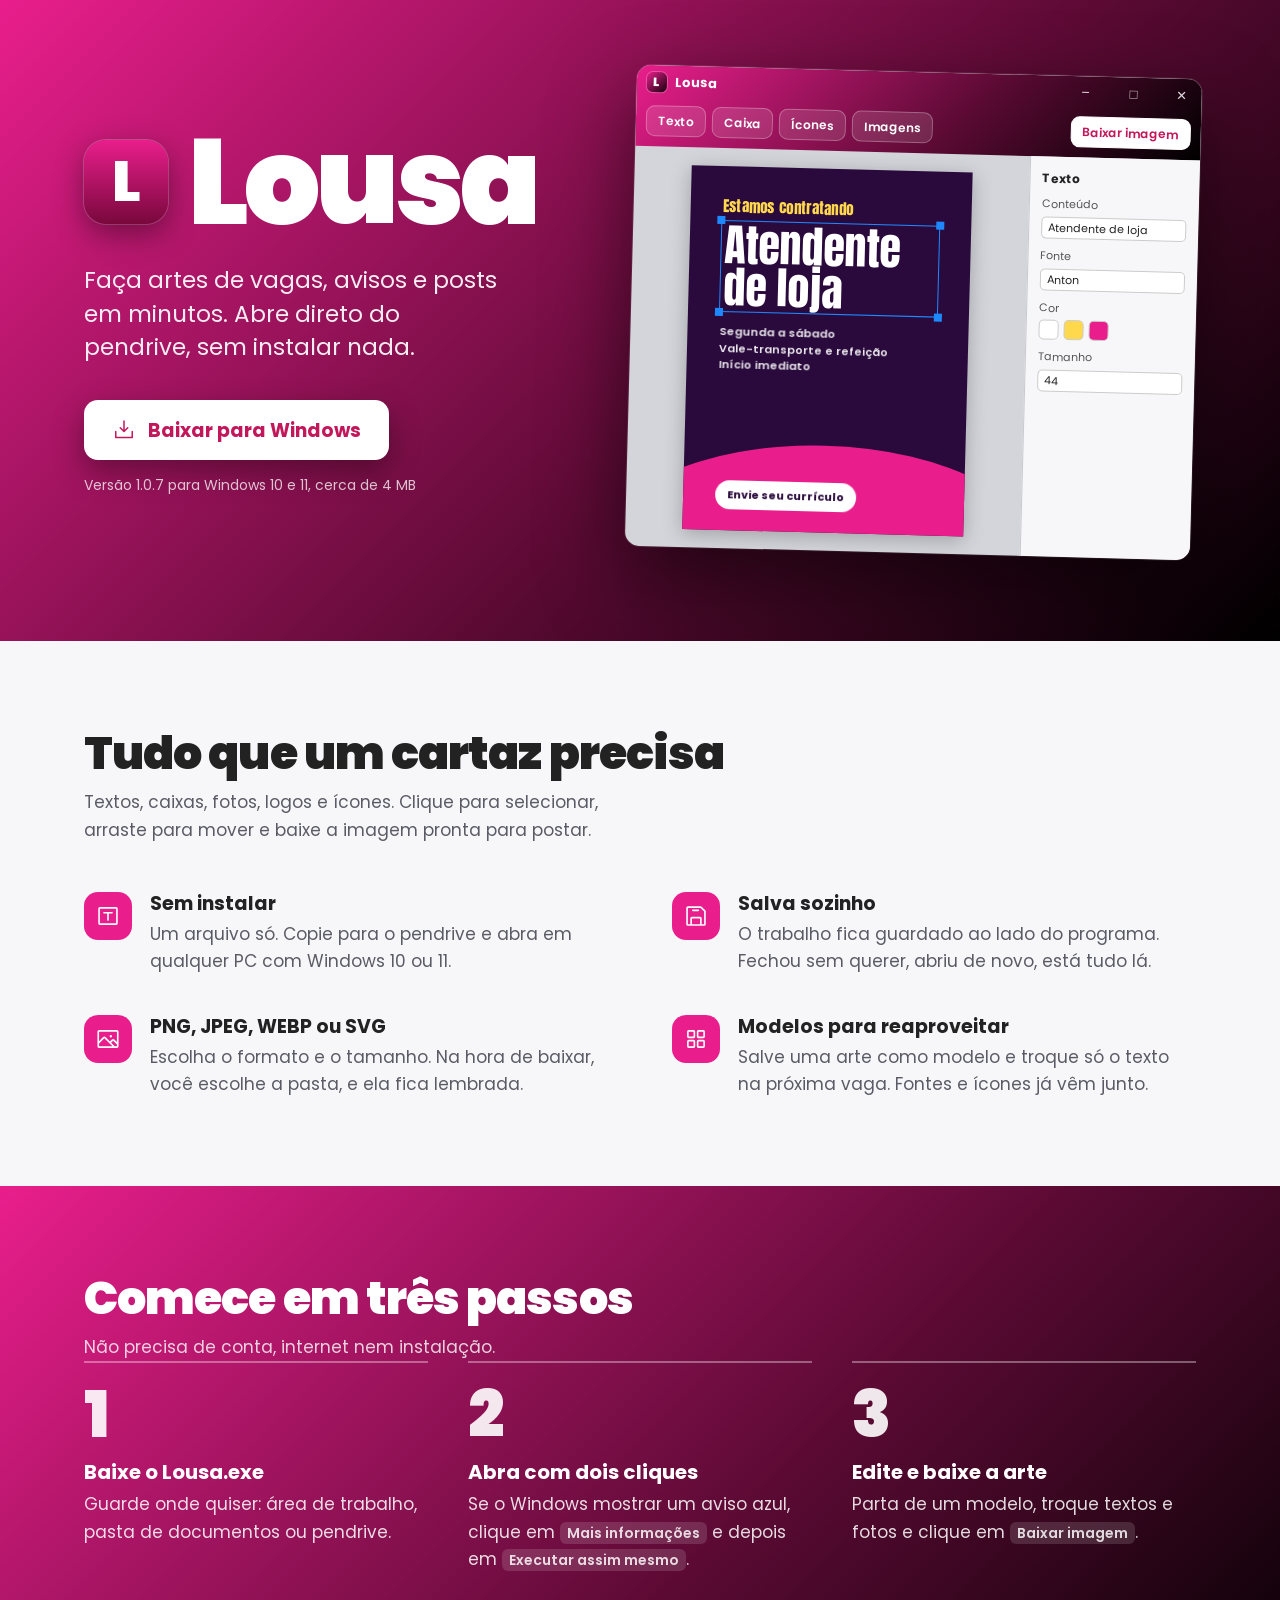
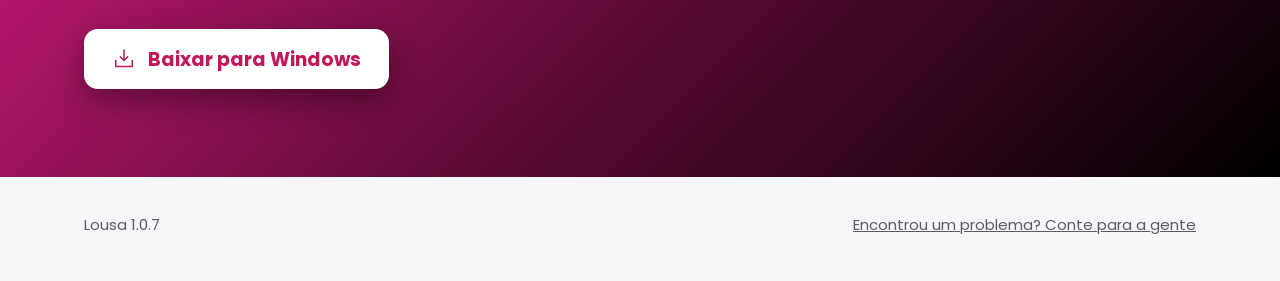
==== index.html @ 2e389fd8 "Lousa v1.0.7" ====
<!doctype html>
<html lang="pt-BR">
<head>
<meta charset="utf-8">
<meta name="viewport" content="width=device-width, initial-scale=1">
<title>Lousa: editor de artes simples para Windows</title>
<meta name="description" content="Faça artes de vagas, avisos e posts em minutos. Abre direto do pendrive, sem instalar.">
<link rel="icon" href="data:image/svg+xml,%3Csvg xmlns='http://www.w3.org/2000/svg' viewBox='0 0 64 64'%3E%3Cdefs%3E%3ClinearGradient id='g' x1='0' y1='0' x2='1' y2='1'%3E%3Cstop offset='0' stop-color='%23e91e8c'/%3E%3Cstop offset='1' stop-color='%2378083c'/%3E%3C/linearGradient%3E%3C/defs%3E%3Crect width='64' height='64' rx='15' fill='url(%23g)'/%3E%3Ctext x='32' y='47' text-anchor='middle' font-family='Arial Black,sans-serif' font-weight='900' font-size='42' fill='%23fff'%3EL%3C/text%3E%3C/svg%3E">
<link rel="preconnect" href="https://fonts.googleapis.com">
<link rel="preconnect" href="https://fonts.gstatic.com" crossorigin>
<link href="https://fonts.googleapis.com/css2?family=Anton&family=Poppins:wght@400;600;700;900&display=swap" rel="stylesheet">
<style>
  :root{
    --pink:#e91e8c; --wine:#5a0a33; --ink:#000; --rose:#c2185b; --blush:#ffe3f1;
    --paper:#f7f7f9; --stage:#d4d5da; --text:#222; --muted:#5b5b66; --line:#e1e1e8;
    --hero:linear-gradient(135deg,var(--pink) 0%,var(--wine) 58%,var(--ink) 100%);
  }
  @media (prefers-color-scheme:dark){:root:not([data-theme="light"]){--paper:#141016;--text:#f1eef2;--muted:#b7aebb;--line:#2d2530}}
  :root[data-theme="dark"]{--paper:#141016;--text:#f1eef2;--muted:#b7aebb;--line:#2d2530}
  *{box-sizing:border-box}
  html{scroll-behavior:smooth}
  body{margin:0;font:400 17px/1.6 "Poppins","Segoe UI",Arial,sans-serif;color:var(--text);background:var(--paper)}
  a{color:inherit}
  :focus-visible{outline:3px solid #fff;outline-offset:3px;border-radius:10px}
  .wrap{max-width:1160px;margin:0 auto;padding:0 24px}

  /* ---------- hero: o mesmo degradê da barra do app ---------- */
  .hero{background:var(--hero);color:#fff;overflow:hidden}
  .hero .wrap{display:grid;grid-template-columns:minmax(0,1fr) minmax(0,1.15fr);gap:56px;align-items:center;padding-top:72px;padding-bottom:88px}
  .brand{display:flex;align-items:center;gap:20px;margin-bottom:28px}
  .tile{flex:none;width:84px;height:84px;border-radius:22px;background:linear-gradient(var(--pink),#78083c);display:grid;place-items:center;font:900 56px/1 "Poppins",sans-serif;box-shadow:0 10px 30px rgba(0,0,0,.4),0 0 0 1px rgba(255,255,255,.25)}
  h1{margin:0;font:900 clamp(64px,10vw,120px)/.9 "Poppins",sans-serif;letter-spacing:-.04em}
  .lead{margin:0 0 36px;font-size:clamp(19px,2.2vw,23px);line-height:1.45;max-width:30ch;opacity:.92}
  .dl{display:inline-flex;align-items:center;gap:12px;padding:18px 28px;border-radius:14px;background:#fff;color:var(--rose);font:700 19px/1 "Poppins",sans-serif;text-decoration:none;box-shadow:0 12px 30px rgba(0,0,0,.35);transition:background .15s,transform .15s}
  .dl:hover{background:var(--blush)}
  .dl:active{transform:translateY(1px)}
  .dl svg{width:24px;height:24px}
  .meta{margin:14px 0 0;font-size:14px;opacity:.75}

  /* ---------- a janela do editor, feita em HTML ---------- */
  .win{border-radius:14px;overflow:hidden;background:var(--stage);box-shadow:0 30px 80px rgba(0,0,0,.55),0 0 0 1px rgba(255,255,255,.12);transform:rotate(1.5deg);color:#222}
  .win-top{background:var(--hero);color:#fff}
  .tbar{display:flex;align-items:center;gap:8px;height:34px;padding-left:10px;font:700 13px "Poppins",sans-serif}
  .tbar .tl{width:20px;height:20px;border-radius:6px;background:linear-gradient(135deg,var(--pink),#14000b);display:grid;place-items:center;font:900 12px "Poppins";box-shadow:0 0 0 1px rgba(255,255,255,.25)}
  .tbar .sp{flex:1}
  .tbar i{width:40px;text-align:center;font-style:normal;opacity:.85;font-weight:400}
  .tools{display:flex;gap:6px;padding:6px 10px 10px;flex-wrap:wrap}
  .tools span{padding:5px 11px;border-radius:9px;border:1px solid rgba(255,255,255,.28);background:rgba(255,255,255,.12);font-size:12px;font-weight:600}
  .tools .gr{flex:1;border:0;background:none;padding:0}
  .tools .main{background:#fff;color:var(--rose);border-color:#fff}
  .work{display:flex;height:400px}
  .stagebox{flex:1;display:grid;place-items:center;padding:18px}
  .panel{width:170px;background:#f7f7f9;border-left:1px solid #c8c9ce;padding:12px;font-size:11px;color:#555}
  .panel b{display:block;color:#222;font-size:12px;margin-bottom:8px}
  .panel .f{height:22px;border:1px solid #ccc;border-radius:5px;background:#fff;margin:3px 0 9px;padding:0 6px;line-height:20px;color:#222;overflow:hidden;white-space:nowrap}
  .panel .sw{display:flex;gap:5px;margin:3px 0 9px}.panel .sw i{width:20px;height:20px;border-radius:5px;border:1px solid #ccc}
  /* cartaz de exemplo (fictício) */
  .poster{position:relative;height:100%;aspect-ratio:1102/1427;background:#2a0a3d;color:#fff;box-shadow:0 4px 20px rgba(0,0,0,.25);padding:9% 9% 0;display:flex;flex-direction:column;overflow:hidden}
  .poster::before{content:"";position:absolute;inset:auto -30% -38% -30%;height:62%;background:var(--pink);border-radius:50%}
  .poster>*{position:relative}
  .poster .k{font:400 15px/1 "Anton",sans-serif;letter-spacing:.02em;color:#ffd84d}
  .poster .t{font:400 44px/.95 "Anton",sans-serif;margin:8px 0 12px;padding:3px;outline:1.5px solid #1e88ff}
  .poster .t::after{content:"";position:absolute;inset:-5px;background:
      linear-gradient(#1e88ff,#1e88ff) left top/8px 8px no-repeat,linear-gradient(#1e88ff,#1e88ff) right top/8px 8px no-repeat,
      linear-gradient(#1e88ff,#1e88ff) left bottom/8px 8px no-repeat,linear-gradient(#1e88ff,#1e88ff) right bottom/8px 8px no-repeat;
      animation:pick .5s .6s both}
  .poster .d{font:600 11px/1.5 "Poppins",sans-serif;opacity:.9}
  .poster .c{margin-top:auto;margin-bottom:10%;align-self:flex-start;background:#fff;color:#2a0a3d;font:700 11px "Poppins";padding:6px 12px;border-radius:99px}
  @keyframes pick{from{opacity:0;transform:scale(1.15)}to{opacity:1;transform:none}}

  /* ---------- conteúdo ---------- */
  section{padding:88px 0}
  h2{margin:0 0 12px;font:900 clamp(32px,4.5vw,46px)/1.05 "Poppins",sans-serif;letter-spacing:-.02em}
  .intro{margin:0 0 48px;color:var(--muted);max-width:52ch}
  .feats{display:grid;grid-template-columns:repeat(2,minmax(0,1fr));gap:40px 64px;margin:0;padding:0;list-style:none}
  .feats li{display:grid;grid-template-columns:48px 1fr;gap:4px 18px}
  .feats svg{grid-row:span 2;width:48px;height:48px;padding:11px;border-radius:14px;background:var(--pink);color:#fff}
  .feats h3{margin:0;font:700 19px/1.3 "Poppins",sans-serif}
  .feats p{margin:0;color:var(--muted);max-width:42ch}

  .steps{background:var(--hero);color:#fff}
  .steps .intro{color:#fff;opacity:.8}
  .steps ol{margin:0;padding:0;list-style:none;display:grid;grid-template-columns:repeat(3,minmax(0,1fr));gap:40px;counter-reset:s}
  .steps li{counter-increment:s;border-top:2px solid rgba(255,255,255,.35);padding-top:20px}
  .steps li::before{content:counter(s);display:block;font:900 64px/1 "Poppins",sans-serif;margin-bottom:12px;color:rgba(255,255,255,.9)}
  .steps h3{margin:0 0 6px;font:700 20px/1.3 "Poppins",sans-serif}
  .steps p{margin:0;opacity:.85}
  .steps kbd{font:600 14px "Poppins";background:rgba(255,255,255,.16);padding:1px 7px;border-radius:6px}
  .again{margin-top:56px}

  footer{padding:36px 0 44px;color:var(--muted);font-size:15px}
  footer .wrap{display:flex;gap:16px 32px;flex-wrap:wrap;justify-content:space-between}

  @media (max-width:900px){
    .hero .wrap{grid-template-columns:1fr;gap:48px;padding-top:48px}
    .win{transform:none}
    .feats,.steps ol{grid-template-columns:1fr}
  }
  @media (max-width:600px){
    .wrap{padding:0 16px}
    .panel,.tools .opt{display:none}
    .work{height:330px}
    .brand{gap:14px}.tile{width:64px;height:64px;font-size:42px;border-radius:18px}
    .dl{width:100%;justify-content:center}
    section{padding:64px 0}
  }
  @media (prefers-reduced-motion:reduce){html{scroll-behavior:auto}.poster .t::after{animation:none}}
</style>
</head>
<body>
<header class="hero">
  <div class="wrap">
    <div>
      <div class="brand"><div class="tile" aria-hidden="true">L</div><h1>Lousa</h1></div>
      <p class="lead">Faça artes de vagas, avisos e posts em minutos. Abre direto do pendrive, sem instalar nada.</p>
      <a class="dl" href="Lousa.exe" download="Lousa.exe">
        <svg viewBox="0 0 256 256" fill="currentColor" aria-hidden="true"><path d="M224 144v64a8 8 0 0 1-8 8H40a8 8 0 0 1-8-8v-64a8 8 0 0 1 16 0v56h160v-56a8 8 0 0 1 16 0Zm-101.66 5.66a8 8 0 0 0 11.32 0l40-40a8 8 0 0 0-11.32-11.32L136 124.69V32a8 8 0 0 0-16 0v92.69L93.66 98.34a8 8 0 0 0-11.32 11.32Z"/></svg>
        Baixar para Windows
      </a>
      <p class="meta">Versão 1.0.7 para Windows 10 e 11, cerca de 4 MB</p>
    </div>

    <div class="win" role="img" aria-label="Janela do Lousa editando um cartaz de vaga, com o título selecionado">
      <div class="win-top">
        <div class="tbar"><span class="tl">L</span>Lousa<span class="sp"></span><i>–</i><i>□</i><i>✕</i></div>
        <div class="tools"><span>Texto</span><span>Caixa</span><span class="opt">Ícones</span><span class="opt">Imagens</span><span class="gr"></span><span class="main">Baixar imagem</span></div>
      </div>
      <div class="work">
        <div class="stagebox">
          <div class="poster">
            <div class="k">Estamos contratando</div>
            <div class="t">Atendente<br>de loja</div>
            <div class="d">Segunda a sábado<br>Vale-transporte e refeição<br>Início imediato</div>
            <div class="c">Envie seu currículo</div>
          </div>
        </div>
        <div class="panel">
          <b>Texto</b>
          Conteúdo<div class="f">Atendente de loja</div>
          Fonte<div class="f">Anton</div>
          Cor<div class="sw"><i style="background:#fff"></i><i style="background:#ffd84d"></i><i style="background:#e91e8c"></i></div>
          Tamanho<div class="f">44</div>
        </div>
      </div>
    </div>
  </div>
</header>

<main>
  <section>
    <div class="wrap">
      <h2>Tudo que um cartaz precisa</h2>
      <p class="intro">Textos, caixas, fotos, logos e ícones. Clique para selecionar, arraste para mover e baixe a imagem pronta para postar.</p>
      <ul class="feats">
        <li>
          <svg viewBox="0 0 256 256" fill="currentColor" aria-hidden="true"><path d="M208 40H48a16 16 0 0 0-16 16v144a16 16 0 0 0 16 16h160a16 16 0 0 0 16-16V56a16 16 0 0 0-16-16Zm0 160H48V56h160v144ZM88 88h80a8 8 0 0 1 0 16h-32v64a8 8 0 0 1-16 0v-64H88a8 8 0 0 1 0-16Z"/></svg>
          <h3>Sem instalar</h3>
          <p>Um arquivo só. Copie para o pendrive e abra em qualquer PC com Windows 10 ou 11.</p>
        </li>
        <li>
          <svg viewBox="0 0 256 256" fill="currentColor" aria-hidden="true"><path d="M219.31 72 184 36.69A15.86 15.86 0 0 0 172.69 32H48a16 16 0 0 0-16 16v160a16 16 0 0 0 16 16h160a16 16 0 0 0 16-16V83.31A15.86 15.86 0 0 0 219.31 72ZM168 208H88v-56h80Zm40 0h-24v-56a16 16 0 0 0-16-16H88a16 16 0 0 0-16 16v56H48V48h124.69L208 83.31ZM160 72a8 8 0 0 1-8 8H96a8 8 0 0 1 0-16h56a8 8 0 0 1 8 8Z"/></svg>
          <h3>Salva sozinho</h3>
          <p>O trabalho fica guardado ao lado do programa. Fechou sem querer, abriu de novo, está tudo lá.</p>
        </li>
        <li>
          <svg viewBox="0 0 256 256" fill="currentColor" aria-hidden="true"><path d="M216 40H40a16 16 0 0 0-16 16v144a16 16 0 0 0 16 16h176a16 16 0 0 0 16-16V56a16 16 0 0 0-16-16Zm0 16v102.75l-26.07-26.06a16 16 0 0 0-22.63 0l-20 20-44-44a16 16 0 0 0-22.62 0L40 149.37V56ZM40 172l52-52 80 80H40Zm176 28h-21.37l-36-36 20-20L216 181.38V200Zm-72-100a12 12 0 1 1 12 12 12 12 0 0 1-12-12Z"/></svg>
          <h3>PNG, JPEG, WEBP ou SVG</h3>
          <p>Escolha o formato e o tamanho. Na hora de baixar, você escolhe a pasta, e ela fica lembrada.</p>
        </li>
        <li>
          <svg viewBox="0 0 256 256" fill="currentColor" aria-hidden="true"><path d="M104 40H56a16 16 0 0 0-16 16v48a16 16 0 0 0 16 16h48a16 16 0 0 0 16-16V56a16 16 0 0 0-16-16Zm0 64H56V56h48Zm96-64h-48a16 16 0 0 0-16 16v48a16 16 0 0 0 16 16h48a16 16 0 0 0 16-16V56a16 16 0 0 0-16-16Zm0 64h-48V56h48Zm-96 32H56a16 16 0 0 0-16 16v48a16 16 0 0 0 16 16h48a16 16 0 0 0 16-16v-48a16 16 0 0 0-16-16Zm0 64H56v-48h48Zm96-64h-48a16 16 0 0 0-16 16v48a16 16 0 0 0 16 16h48a16 16 0 0 0 16-16v-48a16 16 0 0 0-16-16Zm0 64h-48v-48h48Z"/></svg>
          <h3>Modelos para reaproveitar</h3>
          <p>Salve uma arte como modelo e troque só o texto na próxima vaga. Fontes e ícones já vêm junto.</p>
        </li>
      </ul>
    </div>
  </section>

  <section class="steps">
    <div class="wrap">
      <h2>Comece em três passos</h2>
      <p class="intro">Não precisa de conta, internet nem instalação.</p>
      <ol>
        <li><h3>Baixe o Lousa.exe</h3><p>Guarde onde quiser: área de trabalho, pasta de documentos ou pendrive.</p></li>
        <li><h3>Abra com dois cliques</h3><p>Se o Windows mostrar um aviso azul, clique em <kbd>Mais informações</kbd> e depois em <kbd>Executar assim mesmo</kbd>.</p></li>
        <li><h3>Edite e baixe a arte</h3><p>Parta de um modelo, troque textos e fotos e clique em <kbd>Baixar imagem</kbd>.</p></li>
      </ol>
      <div class="again">
        <a class="dl" href="Lousa.exe" download="Lousa.exe">
          <svg viewBox="0 0 256 256" fill="currentColor" aria-hidden="true"><path d="M224 144v64a8 8 0 0 1-8 8H40a8 8 0 0 1-8-8v-64a8 8 0 0 1 16 0v56h160v-56a8 8 0 0 1 16 0Zm-101.66 5.66a8 8 0 0 0 11.32 0l40-40a8 8 0 0 0-11.32-11.32L136 124.69V32a8 8 0 0 0-16 0v92.69L93.66 98.34a8 8 0 0 0-11.32 11.32Z"/></svg>
          Baixar para Windows
        </a>
      </div>
    </div>
  </section>
</main>

<footer>
  <div class="wrap">
    <span>Lousa 1.0.7</span>
    <a href="https://github.com/bellizzileandro/lousa/issues">Encontrou um problema? Conte para a gente</a>
  </div>
</footer>
</body>
</html>
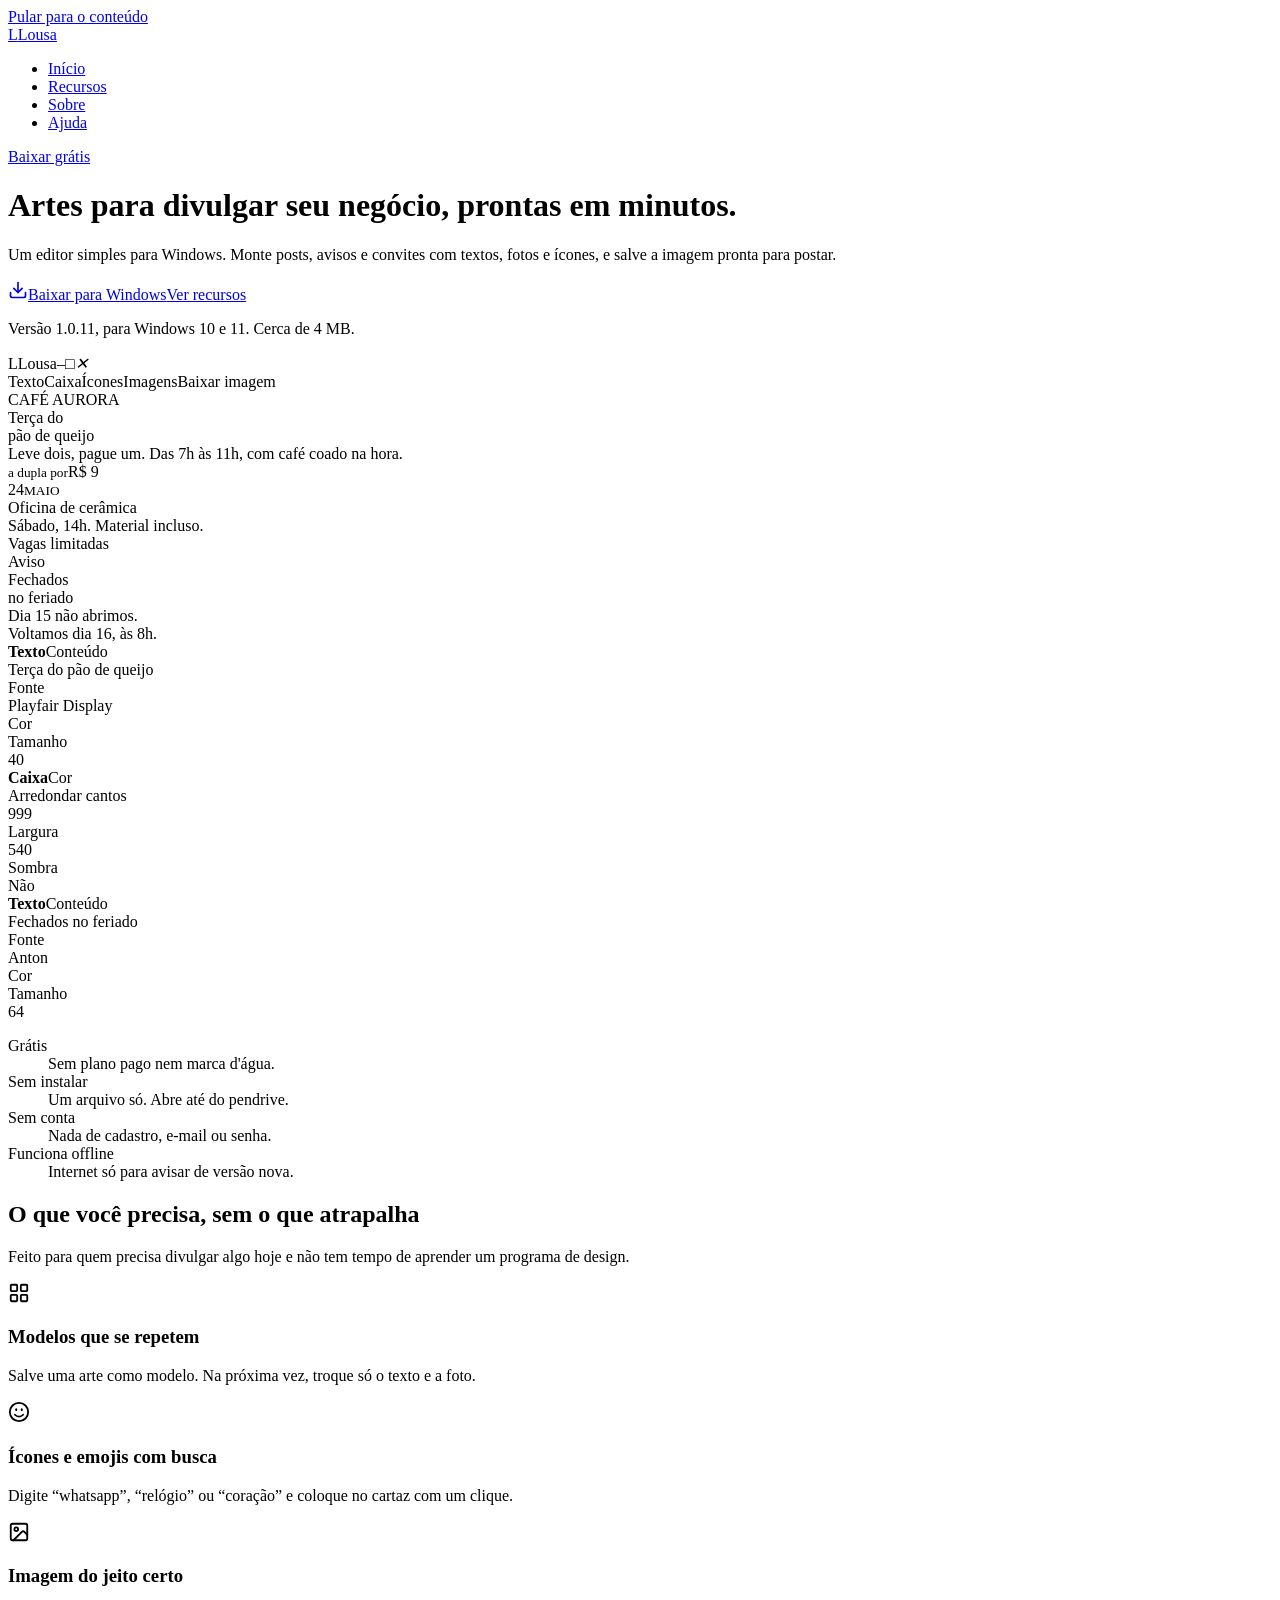
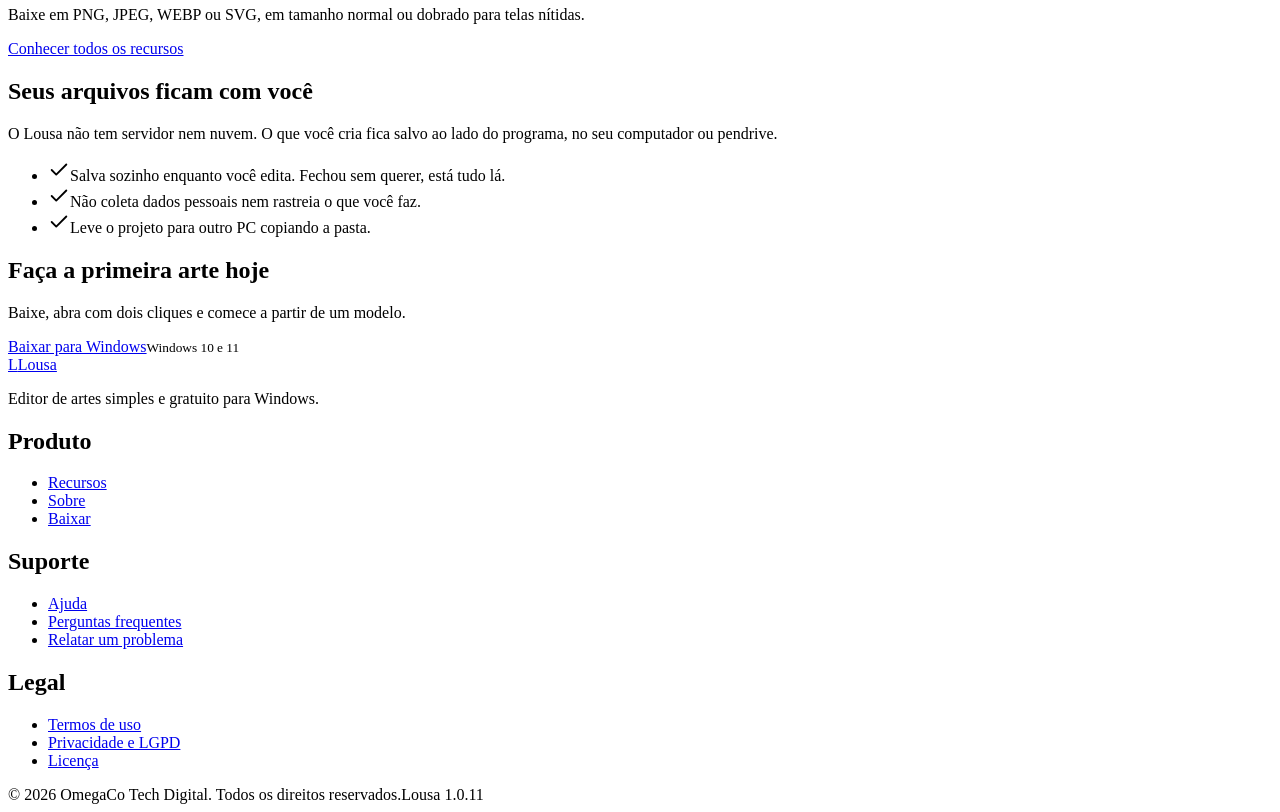
==== commit 64219c85: "Lousa v1.0.11" ====
--- a/index.html
+++ b/index.html
@@ -1,205 +1 @@
-<!doctype html>
-<html lang="pt-BR">
-<head>
-<meta charset="utf-8">
-<meta name="viewport" content="width=device-width, initial-scale=1">
-<title>Lousa: editor de artes simples para Windows</title>
-<meta name="description" content="Faça artes de vagas, avisos e posts em minutos. Abre direto do pendrive, sem instalar.">
-<link rel="icon" href="data:image/svg+xml,%3Csvg xmlns='http://www.w3.org/2000/svg' viewBox='0 0 64 64'%3E%3Cdefs%3E%3ClinearGradient id='g' x1='0' y1='0' x2='1' y2='1'%3E%3Cstop offset='0' stop-color='%23e91e8c'/%3E%3Cstop offset='1' stop-color='%2378083c'/%3E%3C/linearGradient%3E%3C/defs%3E%3Crect width='64' height='64' rx='15' fill='url(%23g)'/%3E%3Ctext x='32' y='47' text-anchor='middle' font-family='Arial Black,sans-serif' font-weight='900' font-size='42' fill='%23fff'%3EL%3C/text%3E%3C/svg%3E">
-<link rel="preconnect" href="https://fonts.googleapis.com">
-<link rel="preconnect" href="https://fonts.gstatic.com" crossorigin>
-<link href="https://fonts.googleapis.com/css2?family=Anton&family=Poppins:wght@400;600;700;900&display=swap" rel="stylesheet">
-<style>
-  :root{
-    --pink:#e91e8c; --wine:#5a0a33; --ink:#000; --rose:#c2185b; --blush:#ffe3f1;
-    --paper:#f7f7f9; --stage:#d4d5da; --text:#222; --muted:#5b5b66; --line:#e1e1e8;
-    --hero:linear-gradient(135deg,var(--pink) 0%,var(--wine) 58%,var(--ink) 100%);
-  }
-  @media (prefers-color-scheme:dark){:root:not([data-theme="light"]){--paper:#141016;--text:#f1eef2;--muted:#b7aebb;--line:#2d2530}}
-  :root[data-theme="dark"]{--paper:#141016;--text:#f1eef2;--muted:#b7aebb;--line:#2d2530}
-  *{box-sizing:border-box}
-  html{scroll-behavior:smooth}
-  body{margin:0;font:400 17px/1.6 "Poppins","Segoe UI",Arial,sans-serif;color:var(--text);background:var(--paper)}
-  a{color:inherit}
-  :focus-visible{outline:3px solid #fff;outline-offset:3px;border-radius:10px}
-  .wrap{max-width:1160px;margin:0 auto;padding:0 24px}
-
-  /* ---------- hero: o mesmo degradê da barra do app ---------- */
-  .hero{background:var(--hero);color:#fff;overflow:hidden}
-  .hero .wrap{display:grid;grid-template-columns:minmax(0,1fr) minmax(0,1.15fr);gap:56px;align-items:center;padding-top:72px;padding-bottom:88px}
-  .brand{display:flex;align-items:center;gap:20px;margin-bottom:28px}
-  .tile{flex:none;width:84px;height:84px;border-radius:22px;background:linear-gradient(var(--pink),#78083c);display:grid;place-items:center;font:900 56px/1 "Poppins",sans-serif;box-shadow:0 10px 30px rgba(0,0,0,.4),0 0 0 1px rgba(255,255,255,.25)}
-  h1{margin:0;font:900 clamp(64px,10vw,120px)/.9 "Poppins",sans-serif;letter-spacing:-.04em}
-  .lead{margin:0 0 36px;font-size:clamp(19px,2.2vw,23px);line-height:1.45;max-width:30ch;opacity:.92}
-  .dl{display:inline-flex;align-items:center;gap:12px;padding:18px 28px;border-radius:14px;background:#fff;color:var(--rose);font:700 19px/1 "Poppins",sans-serif;text-decoration:none;box-shadow:0 12px 30px rgba(0,0,0,.35);transition:background .15s,transform .15s}
-  .dl:hover{background:var(--blush)}
-  .dl:active{transform:translateY(1px)}
-  .dl svg{width:24px;height:24px}
-  .meta{margin:14px 0 0;font-size:14px;opacity:.75}
-
-  /* ---------- a janela do editor, feita em HTML ---------- */
-  .win{border-radius:14px;overflow:hidden;background:var(--stage);box-shadow:0 30px 80px rgba(0,0,0,.55),0 0 0 1px rgba(255,255,255,.12);transform:rotate(1.5deg);color:#222}
-  .win-top{background:var(--hero);color:#fff}
-  .tbar{display:flex;align-items:center;gap:8px;height:34px;padding-left:10px;font:700 13px "Poppins",sans-serif}
-  .tbar .tl{width:20px;height:20px;border-radius:6px;background:linear-gradient(135deg,var(--pink),#14000b);display:grid;place-items:center;font:900 12px "Poppins";box-shadow:0 0 0 1px rgba(255,255,255,.25)}
-  .tbar .sp{flex:1}
-  .tbar i{width:40px;text-align:center;font-style:normal;opacity:.85;font-weight:400}
-  .tools{display:flex;gap:6px;padding:6px 10px 10px;flex-wrap:wrap}
-  .tools span{padding:5px 11px;border-radius:9px;border:1px solid rgba(255,255,255,.28);background:rgba(255,255,255,.12);font-size:12px;font-weight:600}
-  .tools .gr{flex:1;border:0;background:none;padding:0}
-  .tools .main{background:#fff;color:var(--rose);border-color:#fff}
-  .work{display:flex;height:400px}
-  .stagebox{flex:1;display:grid;place-items:center;padding:18px}
-  .panel{width:170px;background:#f7f7f9;border-left:1px solid #c8c9ce;padding:12px;font-size:11px;color:#555}
-  .panel b{display:block;color:#222;font-size:12px;margin-bottom:8px}
-  .panel .f{height:22px;border:1px solid #ccc;border-radius:5px;background:#fff;margin:3px 0 9px;padding:0 6px;line-height:20px;color:#222;overflow:hidden;white-space:nowrap}
-  .panel .sw{display:flex;gap:5px;margin:3px 0 9px}.panel .sw i{width:20px;height:20px;border-radius:5px;border:1px solid #ccc}
-  /* cartaz de exemplo (fictício) */
-  .poster{position:relative;height:100%;aspect-ratio:1102/1427;background:#2a0a3d;color:#fff;box-shadow:0 4px 20px rgba(0,0,0,.25);padding:9% 9% 0;display:flex;flex-direction:column;overflow:hidden}
-  .poster::before{content:"";position:absolute;inset:auto -30% -38% -30%;height:62%;background:var(--pink);border-radius:50%}
-  .poster>*{position:relative}
-  .poster .k{font:400 15px/1 "Anton",sans-serif;letter-spacing:.02em;color:#ffd84d}
-  .poster .t{font:400 44px/.95 "Anton",sans-serif;margin:8px 0 12px;padding:3px;outline:1.5px solid #1e88ff}
-  .poster .t::after{content:"";position:absolute;inset:-5px;background:
-      linear-gradient(#1e88ff,#1e88ff) left top/8px 8px no-repeat,linear-gradient(#1e88ff,#1e88ff) right top/8px 8px no-repeat,
-      linear-gradient(#1e88ff,#1e88ff) left bottom/8px 8px no-repeat,linear-gradient(#1e88ff,#1e88ff) right bottom/8px 8px no-repeat;
-      animation:pick .5s .6s both}
-  .poster .d{font:600 11px/1.5 "Poppins",sans-serif;opacity:.9}
-  .poster .c{margin-top:auto;margin-bottom:10%;align-self:flex-start;background:#fff;color:#2a0a3d;font:700 11px "Poppins";padding:6px 12px;border-radius:99px}
-  @keyframes pick{from{opacity:0;transform:scale(1.15)}to{opacity:1;transform:none}}
-
-  /* ---------- conteúdo ---------- */
-  section{padding:88px 0}
-  h2{margin:0 0 12px;font:900 clamp(32px,4.5vw,46px)/1.05 "Poppins",sans-serif;letter-spacing:-.02em}
-  .intro{margin:0 0 48px;color:var(--muted);max-width:52ch}
-  .feats{display:grid;grid-template-columns:repeat(2,minmax(0,1fr));gap:40px 64px;margin:0;padding:0;list-style:none}
-  .feats li{display:grid;grid-template-columns:48px 1fr;gap:4px 18px}
-  .feats svg{grid-row:span 2;width:48px;height:48px;padding:11px;border-radius:14px;background:var(--pink);color:#fff}
-  .feats h3{margin:0;font:700 19px/1.3 "Poppins",sans-serif}
-  .feats p{margin:0;color:var(--muted);max-width:42ch}
-
-  .steps{background:var(--hero);color:#fff}
-  .steps .intro{color:#fff;opacity:.8}
-  .steps ol{margin:0;padding:0;list-style:none;display:grid;grid-template-columns:repeat(3,minmax(0,1fr));gap:40px;counter-reset:s}
-  .steps li{counter-increment:s;border-top:2px solid rgba(255,255,255,.35);padding-top:20px}
-  .steps li::before{content:counter(s);display:block;font:900 64px/1 "Poppins",sans-serif;margin-bottom:12px;color:rgba(255,255,255,.9)}
-  .steps h3{margin:0 0 6px;font:700 20px/1.3 "Poppins",sans-serif}
-  .steps p{margin:0;opacity:.85}
-  .steps kbd{font:600 14px "Poppins";background:rgba(255,255,255,.16);padding:1px 7px;border-radius:6px}
-  .again{margin-top:56px}
-
-  footer{padding:36px 0 44px;color:var(--muted);font-size:15px}
-  footer .wrap{display:flex;gap:16px 32px;flex-wrap:wrap;justify-content:space-between}
-
-  @media (max-width:900px){
-    .hero .wrap{grid-template-columns:1fr;gap:48px;padding-top:48px}
-    .win{transform:none}
-    .feats,.steps ol{grid-template-columns:1fr}
-  }
-  @media (max-width:600px){
-    .wrap{padding:0 16px}
-    .panel,.tools .opt{display:none}
-    .work{height:330px}
-    .brand{gap:14px}.tile{width:64px;height:64px;font-size:42px;border-radius:18px}
-    .dl{width:100%;justify-content:center}
-    section{padding:64px 0}
-  }
-  @media (prefers-reduced-motion:reduce){html{scroll-behavior:auto}.poster .t::after{animation:none}}
-</style>
-</head>
-<body>
-<header class="hero">
-  <div class="wrap">
-    <div>
-      <div class="brand"><div class="tile" aria-hidden="true">L</div><h1>Lousa</h1></div>
-      <p class="lead">Faça artes de vagas, avisos e posts em minutos. Abre direto do pendrive, sem instalar nada.</p>
-      <a class="dl" href="Lousa.exe" download="Lousa.exe">
-        <svg viewBox="0 0 256 256" fill="currentColor" aria-hidden="true"><path d="M224 144v64a8 8 0 0 1-8 8H40a8 8 0 0 1-8-8v-64a8 8 0 0 1 16 0v56h160v-56a8 8 0 0 1 16 0Zm-101.66 5.66a8 8 0 0 0 11.32 0l40-40a8 8 0 0 0-11.32-11.32L136 124.69V32a8 8 0 0 0-16 0v92.69L93.66 98.34a8 8 0 0 0-11.32 11.32Z"/></svg>
-        Baixar para Windows
-      </a>
-      <p class="meta">Versão 1.0.7 para Windows 10 e 11, cerca de 4 MB</p>
-    </div>
-
-    <div class="win" role="img" aria-label="Janela do Lousa editando um cartaz de vaga, com o título selecionado">
-      <div class="win-top">
-        <div class="tbar"><span class="tl">L</span>Lousa<span class="sp"></span><i>–</i><i>□</i><i>✕</i></div>
-        <div class="tools"><span>Texto</span><span>Caixa</span><span class="opt">Ícones</span><span class="opt">Imagens</span><span class="gr"></span><span class="main">Baixar imagem</span></div>
-      </div>
-      <div class="work">
-        <div class="stagebox">
-          <div class="poster">
-            <div class="k">Estamos contratando</div>
-            <div class="t">Atendente<br>de loja</div>
-            <div class="d">Segunda a sábado<br>Vale-transporte e refeição<br>Início imediato</div>
-            <div class="c">Envie seu currículo</div>
-          </div>
-        </div>
-        <div class="panel">
-          <b>Texto</b>
-          Conteúdo<div class="f">Atendente de loja</div>
-          Fonte<div class="f">Anton</div>
-          Cor<div class="sw"><i style="background:#fff"></i><i style="background:#ffd84d"></i><i style="background:#e91e8c"></i></div>
-          Tamanho<div class="f">44</div>
-        </div>
-      </div>
-    </div>
-  </div>
-</header>
-
-<main>
-  <section>
-    <div class="wrap">
-      <h2>Tudo que um cartaz precisa</h2>
-      <p class="intro">Textos, caixas, fotos, logos e ícones. Clique para selecionar, arraste para mover e baixe a imagem pronta para postar.</p>
-      <ul class="feats">
-        <li>
-          <svg viewBox="0 0 256 256" fill="currentColor" aria-hidden="true"><path d="M208 40H48a16 16 0 0 0-16 16v144a16 16 0 0 0 16 16h160a16 16 0 0 0 16-16V56a16 16 0 0 0-16-16Zm0 160H48V56h160v144ZM88 88h80a8 8 0 0 1 0 16h-32v64a8 8 0 0 1-16 0v-64H88a8 8 0 0 1 0-16Z"/></svg>
-          <h3>Sem instalar</h3>
-          <p>Um arquivo só. Copie para o pendrive e abra em qualquer PC com Windows 10 ou 11.</p>
-        </li>
-        <li>
-          <svg viewBox="0 0 256 256" fill="currentColor" aria-hidden="true"><path d="M219.31 72 184 36.69A15.86 15.86 0 0 0 172.69 32H48a16 16 0 0 0-16 16v160a16 16 0 0 0 16 16h160a16 16 0 0 0 16-16V83.31A15.86 15.86 0 0 0 219.31 72ZM168 208H88v-56h80Zm40 0h-24v-56a16 16 0 0 0-16-16H88a16 16 0 0 0-16 16v56H48V48h124.69L208 83.31ZM160 72a8 8 0 0 1-8 8H96a8 8 0 0 1 0-16h56a8 8 0 0 1 8 8Z"/></svg>
-          <h3>Salva sozinho</h3>
-          <p>O trabalho fica guardado ao lado do programa. Fechou sem querer, abriu de novo, está tudo lá.</p>
-        </li>
-        <li>
-          <svg viewBox="0 0 256 256" fill="currentColor" aria-hidden="true"><path d="M216 40H40a16 16 0 0 0-16 16v144a16 16 0 0 0 16 16h176a16 16 0 0 0 16-16V56a16 16 0 0 0-16-16Zm0 16v102.75l-26.07-26.06a16 16 0 0 0-22.63 0l-20 20-44-44a16 16 0 0 0-22.62 0L40 149.37V56ZM40 172l52-52 80 80H40Zm176 28h-21.37l-36-36 20-20L216 181.38V200Zm-72-100a12 12 0 1 1 12 12 12 12 0 0 1-12-12Z"/></svg>
-          <h3>PNG, JPEG, WEBP ou SVG</h3>
-          <p>Escolha o formato e o tamanho. Na hora de baixar, você escolhe a pasta, e ela fica lembrada.</p>
-        </li>
-        <li>
-          <svg viewBox="0 0 256 256" fill="currentColor" aria-hidden="true"><path d="M104 40H56a16 16 0 0 0-16 16v48a16 16 0 0 0 16 16h48a16 16 0 0 0 16-16V56a16 16 0 0 0-16-16Zm0 64H56V56h48Zm96-64h-48a16 16 0 0 0-16 16v48a16 16 0 0 0 16 16h48a16 16 0 0 0 16-16V56a16 16 0 0 0-16-16Zm0 64h-48V56h48Zm-96 32H56a16 16 0 0 0-16 16v48a16 16 0 0 0 16 16h48a16 16 0 0 0 16-16v-48a16 16 0 0 0-16-16Zm0 64H56v-48h48Zm96-64h-48a16 16 0 0 0-16 16v48a16 16 0 0 0 16 16h48a16 16 0 0 0 16-16v-48a16 16 0 0 0-16-16Zm0 64h-48v-48h48Z"/></svg>
-          <h3>Modelos para reaproveitar</h3>
-          <p>Salve uma arte como modelo e troque só o texto na próxima vaga. Fontes e ícones já vêm junto.</p>
-        </li>
-      </ul>
-    </div>
-  </section>
-
-  <section class="steps">
-    <div class="wrap">
-      <h2>Comece em três passos</h2>
-      <p class="intro">Não precisa de conta, internet nem instalação.</p>
-      <ol>
-        <li><h3>Baixe o Lousa.exe</h3><p>Guarde onde quiser: área de trabalho, pasta de documentos ou pendrive.</p></li>
-        <li><h3>Abra com dois cliques</h3><p>Se o Windows mostrar um aviso azul, clique em <kbd>Mais informações</kbd> e depois em <kbd>Executar assim mesmo</kbd>.</p></li>
-        <li><h3>Edite e baixe a arte</h3><p>Parta de um modelo, troque textos e fotos e clique em <kbd>Baixar imagem</kbd>.</p></li>
-      </ol>
-      <div class="again">
-        <a class="dl" href="Lousa.exe" download="Lousa.exe">
-          <svg viewBox="0 0 256 256" fill="currentColor" aria-hidden="true"><path d="M224 144v64a8 8 0 0 1-8 8H40a8 8 0 0 1-8-8v-64a8 8 0 0 1 16 0v56h160v-56a8 8 0 0 1 16 0Zm-101.66 5.66a8 8 0 0 0 11.32 0l40-40a8 8 0 0 0-11.32-11.32L136 124.69V32a8 8 0 0 0-16 0v92.69L93.66 98.34a8 8 0 0 0-11.32 11.32Z"/></svg>
-          Baixar para Windows
-        </a>
-      </div>
-    </div>
-  </section>
-</main>
-
-<footer>
-  <div class="wrap">
-    <span>Lousa 1.0.7</span>
-    <a href="https://github.com/bellizzileandro/lousa/issues">Encontrou um problema? Conte para a gente</a>
-  </div>
-</footer>
-</body>
-</html>
+<!DOCTYPE html><html lang="pt-BR" class="oixttW_variable y2aRga_variable KGkp5W_variable"><head><meta charSet="utf-8"/><meta name="viewport" content="width=device-width, initial-scale=1"/><link rel="preload" href="/lousa/_next/static/media/6e7755c9813efd51-s.p.0pan85mumqyf3.woff2" as="font" crossorigin="" type="font/woff2"/><link rel="preload" href="/lousa/_next/static/media/d0bb57161af4f6e9-s.p.2bnqhhlne77zx.woff2" as="font" crossorigin="" type="font/woff2"/><link rel="preload" href="/lousa/_next/static/media/fe68a48bcbeff111-s.p.1jake7ccbq8_p.woff2" as="font" crossorigin="" type="font/woff2"/><link rel="stylesheet" href="/lousa/_next/static/chunks/1ldebnvawv_tz.css" data-precedence="next"/><link rel="stylesheet" href="/lousa/_next/static/chunks/0sb6_35t4i2yu.css" data-precedence="next"/><link rel="preload" as="script" fetchPriority="low" href="/lousa/_next/static/chunks/310vm2bl3xxpt.js"/><script src="/lousa/_next/static/chunks/1wnov70f88xjy.js" async=""></script><script src="/lousa/_next/static/chunks/39_j1bdzreq0m.js" async=""></script><script src="/lousa/_next/static/chunks/1y7l682mvif-4.js" async=""></script><script src="/lousa/_next/static/chunks/turbopack-42eny1_8uyaij.js" async=""></script><script src="/lousa/_next/static/chunks/3r6cf2d6nff-r.js" async=""></script><meta name="next-size-adjust" content=""/><title>Lousa: editor de artes simples para Windows</title><meta name="description" content="Crie posts, avisos e convites em minutos. Editor gratuito para Windows que abre com dois cliques, até do pendrive, sem instalar."/><link rel="icon" href="data:image/svg+xml,%3Csvg xmlns=&#x27;http://www.w3.org/2000/svg&#x27; viewBox=&#x27;0 0 64 64&#x27;%3E%3Cdefs%3E%3ClinearGradient id=&#x27;g&#x27; x1=&#x27;0&#x27; y1=&#x27;0&#x27; x2=&#x27;1&#x27; y2=&#x27;1&#x27;%3E%3Cstop offset=&#x27;0&#x27; stop-color=&#x27;%23e91e8c&#x27;/%3E%3Cstop offset=&#x27;1&#x27; stop-color=&#x27;%2378083c&#x27;/%3E%3C/linearGradient%3E%3C/defs%3E%3Crect width=&#x27;64&#x27; height=&#x27;64&#x27; rx=&#x27;15&#x27; fill=&#x27;url(%23g)&#x27;/%3E%3Ctext x=&#x27;32&#x27; y=&#x27;47&#x27; text-anchor=&#x27;middle&#x27; font-family=&#x27;Arial Black,sans-serif&#x27; font-weight=&#x27;900&#x27; font-size=&#x27;42&#x27; fill=&#x27;%23fff&#x27;%3EL%3C/text%3E%3C/svg%3E"/><script src="/lousa/_next/static/chunks/0cz1d0mv5g_q7.js" noModule=""></script></head><body><div hidden=""><!--$--><!--/$--></div><a href="#conteudo" class="sr-only focus:not-sr-only focus:fixed focus:left-4 focus:top-3 focus:z-50 focus:bg-surface focus:px-4 focus:py-2">Pular para o conteúdo</a><nav aria-label="Principal" class="sticky top-0 z-20 border-b border-line bg-bg/85 backdrop-blur-md"><div class="mx-auto flex max-w-[1180px] flex-wrap items-center gap-x-7 gap-y-2 px-4 pt-3 sm:h-[68px] sm:flex-nowrap sm:px-8 sm:pt-0"><a class="flex items-center gap-2.5 text-[21px] font-extrabold leading-none tracking-tight text-ink no-underline" href="/lousa/"><span aria-hidden="true" class="bg-brand grid size-8 place-items-center rounded-[9px] text-[19px] text-white">L</span>Lousa</a><ul class="order-3 -mx-2 flex w-full gap-1 overflow-x-auto pb-2 sm:order-none sm:mx-0 sm:ml-auto sm:w-auto sm:pb-0"><li><a aria-current="page" class="block rounded-[9px] px-3.5 py-2 text-base font-semibold text-muted no-underline hover:bg-blush hover:text-ink aria-[current=page]:bg-blush aria-[current=page]:text-ink" href="/lousa/">Início</a></li><li><a class="block rounded-[9px] px-3.5 py-2 text-base font-semibold text-muted no-underline hover:bg-blush hover:text-ink aria-[current=page]:bg-blush aria-[current=page]:text-ink" href="/lousa/recursos/">Recursos</a></li><li><a class="block rounded-[9px] px-3.5 py-2 text-base font-semibold text-muted no-underline hover:bg-blush hover:text-ink aria-[current=page]:bg-blush aria-[current=page]:text-ink" href="/lousa/sobre/">Sobre</a></li><li><a class="block rounded-[9px] px-3.5 py-2 text-base font-semibold text-muted no-underline hover:bg-blush hover:text-ink aria-[current=page]:bg-blush aria-[current=page]:text-ink" href="/lousa/ajuda/">Ajuda</a></li></ul><a href="/lousa/Lousa.exe" download="Lousa.exe" class="inline-flex items-center justify-center gap-2.5 rounded-xl border-[1.5px] px-6 py-[15px] text-[17px] font-bold leading-none no-underline transition-colors active:translate-y-px border-transparent bg-pink text-white hover:bg-pink-dark ml-auto !px-[18px] !py-2.5 !text-[15px] sm:ml-0">Baixar grátis</a></div></nav><main id="conteudo"><div class="mx-auto max-w-[1180px] px-4 sm:px-8 grid items-center gap-14 pb-24 pt-14 lg:grid-cols-[.95fr_1.05fr] lg:pt-[88px]"><div><h1 class="font-display text-[clamp(44px,5.6vw,76px)] leading-[.98]">Artes para divulgar seu negócio, prontas em minutos.</h1><p class="mt-7 max-w-[46ch] text-[clamp(18px,1.8vw,21px)] leading-relaxed text-muted">Um editor simples para Windows. Monte posts, avisos e convites com textos, fotos e ícones, e salve a imagem pronta para postar.</p><div class="mt-10 flex flex-wrap gap-3"><a href="/lousa/Lousa.exe" download="Lousa.exe" class="inline-flex items-center justify-center gap-2.5 rounded-xl border-[1.5px] px-6 py-[15px] text-[17px] font-bold leading-none no-underline transition-colors active:translate-y-px border-transparent bg-pink text-white hover:bg-pink-dark w-full sm:w-auto"><svg xmlns="http://www.w3.org/2000/svg" width="20" height="20" viewBox="0 0 24 24" fill="none" stroke="currentColor" stroke-width="2" stroke-linecap="round" stroke-linejoin="round" class="lucide lucide-download" aria-hidden="true"><path d="M12 15V3"></path><path d="M21 15v4a2 2 0 0 1-2 2H5a2 2 0 0 1-2-2v-4"></path><path d="m7 10 5 5 5-5"></path></svg>Baixar para Windows</a><a class="inline-flex items-center justify-center gap-2.5 rounded-xl border-[1.5px] px-6 py-[15px] text-[17px] font-bold leading-none no-underline transition-colors active:translate-y-px border-line bg-surface text-ink hover:border-ink w-full sm:w-auto" href="/lousa/recursos/">Ver recursos</a></div><p class="mt-4 text-sm text-muted">Versão <!-- -->1.0.11<!-- -->, para Windows 10 e 11. Cerca de 4 MB.</p></div><div class="sYse4G_win" role="img" aria-label="Janela do Lousa alternando entre três artes de exemplo: promoção de cafeteria, convite de oficina e aviso de feriado"><div class="sYse4G_top"><div class="sYse4G_tbar"><span class="sYse4G_tl">L</span>Lousa<span class="sYse4G_sp"></span><i>–</i><i>□</i><i>✕</i></div><div class="sYse4G_tools"><span>Texto</span><span>Caixa</span><span class="sYse4G_opt">Ícones</span><span class="sYse4G_opt">Imagens</span><span class="sYse4G_gr"></span><span class="sYse4G_main">Baixar imagem</span></div></div><div class="sYse4G_work"><div class="sYse4G_stage"><div class="sYse4G_slide"><div class="sYse4G_poster sYse4G_cafe"><div class="sYse4G_brand">CAFÉ AURORA</div><div class="sYse4G_t sYse4G_sel">Terça do<br/>pão de queijo</div><div class="sYse4G_d">Leve dois, pague um. Das 7h às 11h, com café coado na hora.</div><div class="sYse4G_price sYse4G_anton"><small>a dupla por</small>R$ 9</div></div></div><div class="sYse4G_slide sYse4G_n2"><div class="sYse4G_poster sYse4G_ofic"><div class="sYse4G_arch sYse4G_anton sYse4G_sel"><div>24<small>MAIO</small></div></div><div class="sYse4G_t sYse4G_anton">Oficina de cerâmica</div><div class="sYse4G_d">Sábado, 14h. Material incluso.</div><div class="sYse4G_c">Vagas limitadas</div></div></div><div class="sYse4G_slide sYse4G_n3"><div class="sYse4G_poster sYse4G_aviso"><div class="sYse4G_k">Aviso</div><div class="sYse4G_t sYse4G_anton sYse4G_sel">Fechados<br/>no feriado</div><div class="sYse4G_d">Dia 15 não abrimos.<br/>Voltamos dia 16, às 8h.</div></div></div></div><div class="sYse4G_panel"><div class="sYse4G_pset"><b>Texto</b>Conteúdo<div class="sYse4G_f">Terça do pão de queijo</div>Fonte<div class="sYse4G_f">Playfair Display</div>Cor<div class="sYse4G_sw"><i style="background:#f4e9d8"></i><i style="background:#e8b04a"></i><i style="background:#1f3b2d"></i></div>Tamanho<div class="sYse4G_f">40</div></div><div class="sYse4G_pset sYse4G_n2"><b>Caixa</b>Cor<div class="sYse4G_sw"><i style="background:#ff6b5b"></i><i style="background:#14213d"></i></div>Arredondar cantos<div class="sYse4G_f">999</div>Largura<div class="sYse4G_f">540</div>Sombra<div class="sYse4G_f">Não</div></div><div class="sYse4G_pset sYse4G_n3"><b>Texto</b>Conteúdo<div class="sYse4G_f">Fechados no feriado</div>Fonte<div class="sYse4G_f">Anton</div>Cor<div class="sYse4G_sw"><i style="background:#111"></i><i style="background:#ffd84d"></i><i style="background:#e5322d"></i></div>Tamanho<div class="sYse4G_f">64</div></div></div></div></div></div><div class="mx-auto max-w-[1180px] px-4 sm:px-8 "><dl class="grid divide-y divide-line border-y border-line lg:grid-cols-4 lg:divide-x lg:divide-y-0"><div class="py-5 lg:px-7 lg:py-7 lg:first:pl-0"><dt class="text-[19px] font-bold">Grátis</dt><dd class="text-[15px] text-muted">Sem plano pago nem marca d&#x27;água.</dd></div><div class="py-5 lg:px-7 lg:py-7 lg:first:pl-0"><dt class="text-[19px] font-bold">Sem instalar</dt><dd class="text-[15px] text-muted">Um arquivo só. Abre até do pendrive.</dd></div><div class="py-5 lg:px-7 lg:py-7 lg:first:pl-0"><dt class="text-[19px] font-bold">Sem conta</dt><dd class="text-[15px] text-muted">Nada de cadastro, e-mail ou senha.</dd></div><div class="py-5 lg:px-7 lg:py-7 lg:first:pl-0"><dt class="text-[19px] font-bold">Funciona offline</dt><dd class="text-[15px] text-muted">Internet só para avisar de versão nova.</dd></div></dl></div><div class="mx-auto max-w-[1180px] px-4 sm:px-8 py-16 sm:py-28"><div class="mb-14 max-w-[640px]"><h2 class="font-display text-[clamp(32px,4vw,52px)] leading-[1.04]">O que você precisa, sem o que atrapalha</h2><p class="mt-4 text-[19px] text-muted">Feito para quem precisa divulgar algo hoje e não tem tempo de aprender um programa de design.</p></div><div class="grid gap-12 md:grid-cols-3"><div><span class="mb-5 grid size-11 place-items-center rounded-xl bg-blush text-pink-ink"><svg xmlns="http://www.w3.org/2000/svg" width="22" height="22" viewBox="0 0 24 24" fill="none" stroke="currentColor" stroke-width="2" stroke-linecap="round" stroke-linejoin="round" class="lucide lucide-layout-grid" aria-hidden="true"><rect width="7" height="7" x="3" y="3" rx="1"></rect><rect width="7" height="7" x="14" y="3" rx="1"></rect><rect width="7" height="7" x="14" y="14" rx="1"></rect><rect width="7" height="7" x="3" y="14" rx="1"></rect></svg></span><h3 class="text-xl font-bold">Modelos que se repetem</h3><p class="mt-2 text-muted">Salve uma arte como modelo. Na próxima vez, troque só o texto e a foto.</p></div><div><span class="mb-5 grid size-11 place-items-center rounded-xl bg-blush text-pink-ink"><svg xmlns="http://www.w3.org/2000/svg" width="22" height="22" viewBox="0 0 24 24" fill="none" stroke="currentColor" stroke-width="2" stroke-linecap="round" stroke-linejoin="round" class="lucide lucide-face-slightly-smiling lucide-smile" aria-hidden="true"><path d="M15 10V9"></path><path d="M16.472 15a6 6 0 01-8.943 0"></path><path d="M9 10V9"></path><circle cx="12" cy="12" r="10"></circle></svg></span><h3 class="text-xl font-bold">Ícones e emojis com busca</h3><p class="mt-2 text-muted">Digite “whatsapp”, “relógio” ou “coração” e coloque no cartaz com um clique.</p></div><div><span class="mb-5 grid size-11 place-items-center rounded-xl bg-blush text-pink-ink"><svg xmlns="http://www.w3.org/2000/svg" width="22" height="22" viewBox="0 0 24 24" fill="none" stroke="currentColor" stroke-width="2" stroke-linecap="round" stroke-linejoin="round" class="lucide lucide-image" aria-hidden="true"><rect width="18" height="18" x="3" y="3" rx="2" ry="2"></rect><circle cx="9" cy="9" r="2"></circle><path d="m21 15-3.086-3.086a2 2 0 0 0-2.828 0L6 21"></path></svg></span><h3 class="text-xl font-bold">Imagem do jeito certo</h3><p class="mt-2 text-muted">Baixe em PNG, JPEG, WEBP ou SVG, em tamanho normal ou dobrado para telas nítidas.</p></div></div><a class="inline-flex items-center justify-center gap-2.5 rounded-xl border-[1.5px] px-6 py-[15px] text-[17px] font-bold leading-none no-underline transition-colors active:translate-y-px border-line bg-surface text-ink hover:border-ink mt-12" href="/lousa/recursos/">Conhecer todos os recursos</a></div><div class="border-t border-line"><div class="mx-auto max-w-[1180px] px-4 sm:px-8 grid items-center gap-10 py-16 sm:py-28 lg:grid-cols-2 lg:gap-16"><div><h2 class="font-display text-[clamp(32px,4vw,52px)] leading-[1.04]">Seus arquivos ficam com você</h2><p class="mt-4 max-w-[46ch] text-[clamp(18px,1.8vw,21px)] leading-relaxed text-muted">O Lousa não tem servidor nem nuvem. O que você cria fica salvo ao lado do programa, no seu computador ou pendrive.</p></div><ul class="border-t border-line"><li class="flex gap-4 border-b border-line py-5"><svg xmlns="http://www.w3.org/2000/svg" width="22" height="22" viewBox="0 0 24 24" fill="none" stroke="currentColor" stroke-width="2" stroke-linecap="round" stroke-linejoin="round" class="lucide lucide-check mt-0.5 flex-none text-pink-ink" aria-hidden="true"><path d="M20 6 9 17l-5-5"></path></svg><span>Salva sozinho enquanto você edita. Fechou sem querer, está tudo lá.</span></li><li class="flex gap-4 border-b border-line py-5"><svg xmlns="http://www.w3.org/2000/svg" width="22" height="22" viewBox="0 0 24 24" fill="none" stroke="currentColor" stroke-width="2" stroke-linecap="round" stroke-linejoin="round" class="lucide lucide-check mt-0.5 flex-none text-pink-ink" aria-hidden="true"><path d="M20 6 9 17l-5-5"></path></svg><span>Não coleta dados pessoais nem rastreia o que você faz.</span></li><li class="flex gap-4 border-b border-line py-5"><svg xmlns="http://www.w3.org/2000/svg" width="22" height="22" viewBox="0 0 24 24" fill="none" stroke="currentColor" stroke-width="2" stroke-linecap="round" stroke-linejoin="round" class="lucide lucide-check mt-0.5 flex-none text-pink-ink" aria-hidden="true"><path d="M20 6 9 17l-5-5"></path></svg><span>Leve o projeto para outro PC copiando a pasta.</span></li></ul></div></div><div class="mx-auto max-w-[1180px] px-4 sm:px-8 mt-16 sm:mt-28"><div class="bg-brand grid items-center gap-8 rounded-[18px] px-6 py-10 text-white sm:rounded-3xl sm:px-16 sm:py-[72px] md:grid-cols-[1fr_auto]"><div><h2 class="font-display text-[clamp(32px,4vw,52px)] leading-[1.04]">Faça a primeira arte hoje</h2><p class="mt-3 max-w-[44ch] opacity-85">Baixe, abra com dois cliques e comece a partir de um modelo.</p></div><div class="text-center"><a href="/lousa/Lousa.exe" download="Lousa.exe" class="inline-flex items-center justify-center gap-2.5 rounded-xl border-[1.5px] px-6 py-[15px] text-[17px] font-bold leading-none no-underline transition-colors active:translate-y-px border-transparent bg-white text-wine hover:bg-[#fde8f2] w-full sm:w-auto">Baixar para Windows</a><small class="mt-3 block text-sm opacity-70">Windows 10 e 11</small></div></div></div><!--$--><!--/$--></main><footer class="mt-[72px] border-t border-line pb-10 pt-16 text-[15px] text-muted sm:mt-28"><div class="mx-auto max-w-[1180px] px-4 sm:px-8"><div class="grid grid-cols-2 gap-10 md:grid-cols-[1.6fr_1fr_1fr_1fr]"><div class="col-span-2 md:col-span-1"><a class="flex items-center gap-2.5 text-[21px] font-extrabold leading-none tracking-tight text-ink no-underline" href="/lousa/"><span aria-hidden="true" class="bg-brand grid size-8 place-items-center rounded-[9px] text-[19px] text-white">L</span>Lousa</a><p class="mt-3.5 max-w-[32ch]">Editor de artes simples e gratuito para Windows.</p></div><div><h2 class="mb-3 text-sm font-bold text-ink">Produto</h2><ul class="grid gap-2"><li><a class="text-muted no-underline hover:text-ink hover:underline" href="/lousa/recursos/">Recursos</a></li><li><a class="text-muted no-underline hover:text-ink hover:underline" href="/lousa/sobre/">Sobre</a></li><li><a href="/lousa/Lousa.exe" download="Lousa.exe" class="text-muted no-underline hover:text-ink hover:underline">Baixar</a></li></ul></div><div><h2 class="mb-3 text-sm font-bold text-ink">Suporte</h2><ul class="grid gap-2"><li><a class="text-muted no-underline hover:text-ink hover:underline" href="/lousa/ajuda/">Ajuda</a></li><li><a class="text-muted no-underline hover:text-ink hover:underline" href="/lousa/ajuda/#perguntas">Perguntas frequentes</a></li><li><a href="https://github.com/bellizzileandro/lousa/issues" class="text-muted no-underline hover:text-ink hover:underline">Relatar um problema</a></li></ul></div><div><h2 class="mb-3 text-sm font-bold text-ink">Legal</h2><ul class="grid gap-2"><li><a class="text-muted no-underline hover:text-ink hover:underline" href="/lousa/termos/">Termos de uso</a></li><li><a class="text-muted no-underline hover:text-ink hover:underline" href="/lousa/privacidade/">Privacidade e LGPD</a></li><li><a class="text-muted no-underline hover:text-ink hover:underline" href="/lousa/licenca/">Licença</a></li></ul></div></div><div class="mt-14 flex flex-wrap justify-between gap-3 border-t border-line pt-6 text-sm"><span>© 2026 <!-- -->OmegaCo Tech Digital<!-- -->. Todos os direitos reservados.</span><span>Lousa <!-- -->1.0.11</span></div></div></footer><script id="_R_">(globalThis["TURBOPACK"] || (globalThis["TURBOPACK"] = [])).push({"otherChunks":["static/chunks/310vm2bl3xxpt.js","static/chunks/1wnov70f88xjy.js","static/chunks/39_j1bdzreq0m.js","static/chunks/1y7l682mvif-4.js"],"runtimeModuleIds":[94553]});</script><script src="/lousa/_next/static/chunks/310vm2bl3xxpt.js" async=""></script><script>(self.__next_f=self.__next_f||[]).push([0])</script><script>self.__next_f.push([1,"1:\"$Sreact.fragment\"\n2:\"/lousa/_next/static/chunks/3r6cf2d6nff-r.js\"\n3:I[42724,[\"$2\"],\"Nav\"]\n4:I[39756,[\"$2\"],\"default\"]\n5:I[37457,[\"$2\"],\"default\"]\n6:I[22016,[\"$2\"],\"\"]\nc:I[68027,[\"$2\"],\"default\",1]\n:HL[\"/lousa/_next/static/chunks/1ldebnvawv_tz.css\",\"style\"]\n:HL[\"/lousa/_next/static/media/6e7755c9813efd51-s.p.0pan85mumqyf3.woff2\",\"font\",{\"crossOrigin\":\"\",\"type\":\"font/woff2\"}]\n:HL[\"/lousa/_next/static/media/d0bb57161af4f6e9-s.p.2bnqhhlne77zx.woff2\",\"font\",{\"crossOrigin\":\"\",\"type\":\"font/woff2\"}]\n:HL[\"/lousa/_next/static/media/fe68a48bcbeff111-s.p.1jake7ccbq8_p.woff2\",\"font\",{\"crossOrigin\":\"\",\"type\":\"font/woff2\"}]\n:HL[\"/lousa/_next/static/chunks/0sb6_35t4i2yu.css\",\"style\"]\n9:[[\"children\",{\"s\":\"__PAGE__\",\"h\":512,\"d\":{\"r\":\"$La\",\"p\":false,\"v\":null}}]]\n"])</script><script>self.__next_f.push([1,"0:{\"P\":null,\"c\":[\"\",\"\"],\"q\":\"\",\"i\":false,\"t\":{\"t\":{\"s\":\"\",\"h\":528,\"d\":{\"r\":[\"$\",\"$1\",\"c\",{\"children\":[[[\"$\",\"link\",\"0\",{\"rel\":\"stylesheet\",\"href\":\"/lousa/_next/static/chunks/1ldebnvawv_tz.css\",\"precedence\":\"next\",\"crossOrigin\":\"$undefined\",\"nonce\":\"$undefined\"}],[\"$\",\"script\",\"script-0\",{\"src\":\"/lousa/_next/static/chunks/3r6cf2d6nff-r.js\",\"async\":true,\"nonce\":\"$undefined\"}]],[\"$\",\"html\",null,{\"lang\":\"pt-BR\",\"className\":\"oixttW_variable y2aRga_variable KGkp5W_variable\",\"children\":[\"$\",\"body\",null,{\"children\":[[\"$\",\"a\",null,{\"href\":\"#conteudo\",\"className\":\"sr-only focus:not-sr-only focus:fixed focus:left-4 focus:top-3 focus:z-50 focus:bg-surface focus:px-4 focus:py-2\",\"children\":\"Pular para o conteúdo\"}],[\"$\",\"$L3\",null,{}],[\"$\",\"main\",null,{\"id\":\"conteudo\",\"children\":[\"$\",\"$L4\",null,{\"parallelRouterKey\":\"children\",\"error\":\"$undefined\",\"errorStyles\":\"$undefined\",\"errorScripts\":\"$undefined\",\"template\":[\"$\",\"$L5\",null,{}],\"templateStyles\":\"$undefined\",\"templateScripts\":\"$undefined\",\"notFound\":[[[\"$\",\"title\",null,{\"children\":\"404: This page could not be found.\"}],[\"$\",\"div\",null,{\"style\":{\"fontFamily\":\"system-ui,\\\"Segoe UI\\\",Roboto,Helvetica,Arial,sans-serif,\\\"Apple Color Emoji\\\",\\\"Segoe UI Emoji\\\"\",\"height\":\"100vh\",\"textAlign\":\"center\",\"display\":\"flex\",\"flexDirection\":\"column\",\"alignItems\":\"center\",\"justifyContent\":\"center\"},\"children\":[\"$\",\"div\",null,{\"children\":[[\"$\",\"style\",null,{\"dangerouslySetInnerHTML\":{\"__html\":\"body{color:#000;background:#fff;margin:0}.next-error-h1{border-right:1px solid rgba(0,0,0,.3)}@media (prefers-color-scheme:dark){body{color:#fff;background:#000}.next-error-h1{border-right:1px solid rgba(255,255,255,.3)}}\"}}],[\"$\",\"h1\",null,{\"className\":\"next-error-h1\",\"style\":{\"display\":\"inline-block\",\"margin\":\"0 20px 0 0\",\"padding\":\"0 23px 0 0\",\"fontSize\":24,\"fontWeight\":500,\"verticalAlign\":\"top\",\"lineHeight\":\"49px\"},\"children\":404}],[\"$\",\"div\",null,{\"style\":{\"display\":\"inline-block\"},\"children\":[\"$\",\"h2\",null,{\"style\":{\"fontSize\":14,\"fontWeight\":400,\"lineHeight\":\"49px\",\"margin\":0},\"children\":\"This page could not be found.\"}]}]]}]}]],[]],\"forbidden\":\"$undefined\",\"unauthorized\":\"$undefined\"}]}],[\"$\",\"footer\",null,{\"className\":\"mt-[72px] border-t border-line pb-10 pt-16 text-[15px] text-muted sm:mt-28\",\"children\":[\"$\",\"div\",null,{\"className\":\"mx-auto max-w-[1180px] px-4 sm:px-8\",\"children\":[[\"$\",\"div\",null,{\"className\":\"grid grid-cols-2 gap-10 md:grid-cols-[1.6fr_1fr_1fr_1fr]\",\"children\":[[\"$\",\"div\",null,{\"className\":\"col-span-2 md:col-span-1\",\"children\":[[\"$\",\"$L6\",null,{\"href\":\"/\",\"className\":\"flex items-center gap-2.5 text-[21px] font-extrabold leading-none tracking-tight text-ink no-underline\",\"children\":[[\"$\",\"span\",null,{\"aria-hidden\":true,\"className\":\"bg-brand grid size-8 place-items-center rounded-[9px] text-[19px] text-white\",\"children\":\"L\"}],\"Lousa\"]}],[\"$\",\"p\",null,{\"className\":\"mt-3.5 max-w-[32ch]\",\"children\":\"Editor de artes simples e gratuito para Windows.\"}]]}],[[\"$\",\"div\",\"Produto\",{\"children\":[[\"$\",\"h2\",null,{\"className\":\"mb-3 text-sm font-bold text-ink\",\"children\":\"Produto\"}],[\"$\",\"ul\",null,{\"className\":\"grid gap-2\",\"children\":[[\"$\",\"li\",\"Recursos\",{\"children\":[\"$\",\"$L6\",null,{\"href\":\"/recursos\",\"className\":\"text-muted no-underline hover:text-ink hover:underline\",\"children\":\"Recursos\"}]}],[\"$\",\"li\",\"Sobre\",{\"children\":[\"$\",\"$L6\",null,{\"href\":\"/sobre\",\"className\":\"text-muted no-underline hover:text-ink hover:underline\",\"children\":\"Sobre\"}]}],[\"$\",\"li\",\"Baixar\",{\"children\":[\"$\",\"a\",null,{\"href\":\"/lousa/Lousa.exe\",\"download\":\"Lousa.exe\",\"className\":\"text-muted no-underline hover:text-ink hover:underline\",\"children\":\"Baixar\"}]}]]}]]}],[\"$\",\"div\",\"Suporte\",{\"children\":[[\"$\",\"h2\",null,{\"className\":\"mb-3 text-sm font-bold text-ink\",\"children\":\"Suporte\"}],[\"$\",\"ul\",null,{\"className\":\"grid gap-2\",\"children\":[[\"$\",\"li\",\"Ajuda\",{\"children\":[\"$\",\"$L6\",null,{\"href\":\"/ajuda\",\"className\":\"text-muted no-underline hover:text-ink hover:underline\",\"children\":\"Ajuda\"}]}],[\"$\",\"li\",\"Perguntas frequentes\",{\"children\":[\"$\",\"$L6\",null,{\"href\":\"/ajuda#perguntas\",\"className\":\"text-muted no-underline hover:text-ink hover:underline\",\"children\":\"Perguntas frequentes\"}]}],[\"$\",\"li\",\"Relatar um problema\",{\"children\":[\"$\",\"a\",null,{\"href\":\"https://github.com/bellizzileandro/lousa/issues\",\"download\":\"$undefined\",\"className\":\"text-muted no-underline hover:text-ink hover:underline\",\"children\":\"Relatar um problema\"}]}]]}]]}],[\"$\",\"div\",\"Legal\",{\"children\":[[\"$\",\"h2\",null,{\"className\":\"mb-3 text-sm font-bold text-ink\",\"children\":\"Legal\"}],\"$L7\"]}]]]}],\"$L8\"]}]}]]}]}]]}],\"p\":false,\"v\":null},\"c\":\"$Q9\"},\"h\":{\"r\":\"$Lb\",\"p\":false,\"v\":null}},\"m\":\"$undefined\",\"G\":[\"$c\",[\"$Ld\"]],\"S\":true,\"r\":\"$undefined\",\"s\":\"$undefined\",\"a\":\"$undefined\",\"l\":\"$undefined\",\"p\":\"$undefined\",\"d\":\"$undefined\",\"b\":\"eAMBmmkPb2YW0kpUoZ6kY\"}\n"])</script><script>self.__next_f.push([1,"e:I[5014,[\"$2\"],\"default\"]\n18:\"ViewportBoundary\"\n19:I[97367,[\"$2\"],\"$18\"]\n1b:\"MetadataBoundary\"\n1c:I[97367,[\"$2\"],\"$1b\"]\n1d:\"$Sreact.suspense\"\n7:[\"$\",\"ul\",null,{\"className\":\"grid gap-2\",\"children\":[[\"$\",\"li\",\"Termos de uso\",{\"children\":[\"$\",\"$L6\",null,{\"href\":\"/termos\",\"className\":\"text-muted no-underline hover:text-ink hover:underline\",\"children\":\"Termos de uso\"}]}],[\"$\",\"li\",\"Privacidade e LGPD\",{\"children\":[\"$\",\"$L6\",null,{\"href\":\"/privacidade\",\"className\":\"text-muted no-underline hover:text-ink hover:underline\",\"children\":\"Privacidade e LGPD\"}]}],[\"$\",\"li\",\"Licença\",{\"children\":[\"$\",\"$L6\",null,{\"href\":\"/licenca\",\"className\":\"text-muted no-underline hover:text-ink hover:underline\",\"children\":\"Licença\"}]}]]}]\n8:[\"$\",\"div\",null,{\"className\":\"mt-14 flex flex-wrap justify-between gap-3 border-t border-line pt-6 text-sm\",\"children\":[[\"$\",\"span\",null,{\"children\":[\"© 2026 \",\"OmegaCo Tech Digital\",\". Todos os direitos reservados.\"]}],[\"$\",\"span\",null,{\"children\":[\"Lousa \",\"1.0.11\"]}]]}]\n"])</script><script>self.__next_f.push([1,"a:[\"$\",\"$1\",\"c\",{\"children\":[[[\"$\",\"div\",null,{\"className\":\"mx-auto max-w-[1180px] px-4 sm:px-8 grid items-center gap-14 pb-24 pt-14 lg:grid-cols-[.95fr_1.05fr] lg:pt-[88px]\",\"children\":[[\"$\",\"div\",null,{\"children\":[[\"$\",\"h1\",null,{\"className\":\"font-display text-[clamp(44px,5.6vw,76px)] leading-[.98]\",\"children\":\"Artes para divulgar seu negócio, prontas em minutos.\"}],[\"$\",\"p\",null,{\"className\":\"mt-7 max-w-[46ch] text-[clamp(18px,1.8vw,21px)] leading-relaxed text-muted\",\"children\":\"Um editor simples para Windows. Monte posts, avisos e convites com textos, fotos e ícones, e salve a imagem pronta para postar.\"}],[\"$\",\"div\",null,{\"className\":\"mt-10 flex flex-wrap gap-3\",\"children\":[[\"$\",\"a\",null,{\"href\":\"/lousa/Lousa.exe\",\"download\":\"Lousa.exe\",\"className\":\"inline-flex items-center justify-center gap-2.5 rounded-xl border-[1.5px] px-6 py-[15px] text-[17px] font-bold leading-none no-underline transition-colors active:translate-y-px border-transparent bg-pink text-white hover:bg-pink-dark w-full sm:w-auto\",\"children\":[[\"$\",\"$Le\",null,{\"ref\":\"$undefined\",\"icon\":{\"name\":\"download\",\"size\":24,\"node\":[[\"path\",{\"d\":\"M12 15V3\",\"key\":\"m9g1x1\"}],[\"path\",{\"d\":\"M21 15v4a2 2 0 0 1-2 2H5a2 2 0 0 1-2-2v-4\",\"key\":\"ih7n3h\"}],[\"path\",{\"d\":\"m7 10 5 5 5-5\",\"key\":\"brsn70\"}]]},\"className\":\"$undefined\",\"size\":20,\"aria-hidden\":true}],\"Baixar para Windows\"]}],[\"$\",\"$L6\",null,{\"href\":\"/recursos\",\"className\":\"inline-flex items-center justify-center gap-2.5 rounded-xl border-[1.5px] px-6 py-[15px] text-[17px] font-bold leading-none no-underline transition-colors active:translate-y-px border-line bg-surface text-ink hover:border-ink w-full sm:w-auto\",\"children\":\"Ver recursos\"}]]}],[\"$\",\"p\",null,{\"className\":\"mt-4 text-sm text-muted\",\"children\":[\"Versão \",\"1.0.11\",\", para Windows 10 e 11. Cerca de 4 MB.\"]}]]}],[\"$\",\"div\",null,{\"className\":\"sYse4G_win\",\"role\":\"img\",\"aria-label\":\"Janela do Lousa alternando entre três artes de exemplo: promoção de cafeteria, convite de oficina e aviso de feriado\",\"children\":[[\"$\",\"div\",null,{\"className\":\"sYse4G_top\",\"children\":[[\"$\",\"div\",null,{\"className\":\"sYse4G_tbar\",\"children\":[[\"$\",\"span\",null,{\"className\":\"sYse4G_tl\",\"children\":\"L\"}],\"Lousa\",[\"$\",\"span\",null,{\"className\":\"sYse4G_sp\"}],[\"$\",\"i\",null,{\"children\":\"–\"}],[\"$\",\"i\",null,{\"children\":\"□\"}],[\"$\",\"i\",null,{\"children\":\"✕\"}]]}],[\"$\",\"div\",null,{\"className\":\"sYse4G_tools\",\"children\":[[\"$\",\"span\",null,{\"children\":\"Texto\"}],[\"$\",\"span\",null,{\"children\":\"Caixa\"}],[\"$\",\"span\",null,{\"className\":\"sYse4G_opt\",\"children\":\"Ícones\"}],[\"$\",\"span\",null,{\"className\":\"sYse4G_opt\",\"children\":\"Imagens\"}],[\"$\",\"span\",null,{\"className\":\"sYse4G_gr\"}],[\"$\",\"span\",null,{\"className\":\"sYse4G_main\",\"children\":\"Baixar imagem\"}]]}]]}],[\"$\",\"div\",null,{\"className\":\"sYse4G_work\",\"children\":[[\"$\",\"div\",null,{\"className\":\"sYse4G_stage\",\"children\":[[\"$\",\"div\",null,{\"className\":\"sYse4G_slide\",\"children\":[\"$\",\"div\",null,{\"className\":\"sYse4G_poster sYse4G_cafe\",\"children\":[[\"$\",\"div\",null,{\"className\":\"sYse4G_brand\",\"children\":\"CAFÉ AURORA\"}],[\"$\",\"div\",null,{\"className\":\"sYse4G_t sYse4G_sel\",\"children\":[\"Terça do\",[\"$\",\"br\",null,{}],\"pão de queijo\"]}],[\"$\",\"div\",null,{\"className\":\"sYse4G_d\",\"children\":\"Leve dois, pague um. Das 7h às 11h, com café coado na hora.\"}],[\"$\",\"div\",null,{\"className\":\"sYse4G_price sYse4G_anton\",\"children\":[[\"$\",\"small\",null,{\"children\":\"a dupla por\"}],\"R$ 9\"]}]]}]}],[\"$\",\"div\",null,{\"className\":\"sYse4G_slide sYse4G_n2\",\"children\":[\"$\",\"div\",null,{\"className\":\"sYse4G_poster sYse4G_ofic\",\"children\":[[\"$\",\"div\",null,{\"className\":\"sYse4G_arch sYse4G_anton sYse4G_sel\",\"children\":[\"$\",\"div\",null,{\"children\":[\"24\",[\"$\",\"small\",null,{\"children\":\"MAIO\"}]]}]}],[\"$\",\"div\",null,{\"className\":\"sYse4G_t sYse4G_anton\",\"children\":\"Oficina de cerâmica\"}],[\"$\",\"div\",null,{\"className\":\"sYse4G_d\",\"children\":\"Sábado, 14h. Material incluso.\"}],[\"$\",\"div\",null,{\"className\":\"sYse4G_c\",\"children\":\"Vagas limitadas\"}]]}]}],[\"$\",\"div\",null,{\"className\":\"sYse4G_slide sYse4G_n3\",\"children\":[\"$\",\"div\",null,{\"className\":\"sYse4G_poster sYse4G_aviso\",\"children\":[[\"$\",\"div\",null,{\"className\":\"sYse4G_k\",\"children\":\"Aviso\"}],[\"$\",\"div\",null,{\"className\":\"sYse4G_t sYse4G_anton sYse4G_sel\",\"children\":[\"Fechados\",[\"$\",\"br\",null,{}],\"no feriado\"]}],[\"$\",\"div\",null,{\"className\":\"sYse4G_d\",\"children\":[\"Dia 15 não abrimos.\",[\"$\",\"br\",null,{}],\"Voltamos dia 16, às 8h.\"]}]]}]}]]}],[\"$\",\"div\",null,{\"className\":\"sYse4G_panel\",\"children\":[\"$Lf\",\"$L10\",\"$L11\"]}]]}]]}]]}],\"$L12\",\"$L13\",\"$L14\",\"$L15\"],[\"$L16\"],\"$L17\"]}]\n"])</script><script>self.__next_f.push([1,"b:[\"$\",\"$1\",\"h\",{\"children\":[null,[\"$\",\"$L19\",null,{\"children\":\"$L1a\"}],[\"$\",\"$L1c\",null,{\"children\":[[\"$\",\"div\",null,{\"hidden\":true,\"children\":[\"$\",\"$1d\",null,{\"name\":\"Next.Metadata\",\"children\":\"$L1e\"}]}],null]}],[\"$\",\"meta\",null,{\"name\":\"next-size-adjust\",\"content\":\"\"}]]}]\nd:[\"$\",\"link\",\"0\",{\"rel\":\"stylesheet\",\"href\":\"/lousa/_next/static/chunks/1ldebnvawv_tz.css\",\"precedence\":\"next\",\"crossOrigin\":\"$undefined\",\"nonce\":\"$undefined\"}]\n"])</script><script>self.__next_f.push([1,"1f:I[97367,[\"$2\"],\"OutletBoundary\"]\nf:[\"$\",\"div\",null,{\"className\":\"sYse4G_pset\",\"children\":[[\"$\",\"b\",null,{\"children\":\"Texto\"}],\"Conteúdo\",[\"$\",\"div\",null,{\"className\":\"sYse4G_f\",\"children\":\"Terça do pão de queijo\"}],\"Fonte\",[\"$\",\"div\",null,{\"className\":\"sYse4G_f\",\"children\":\"Playfair Display\"}],\"Cor\",[\"$\",\"div\",null,{\"className\":\"sYse4G_sw\",\"children\":[[\"$\",\"i\",\"#f4e9d8\",{\"style\":{\"background\":\"#f4e9d8\"}}],[\"$\",\"i\",\"#e8b04a\",{\"style\":{\"background\":\"#e8b04a\"}}],[\"$\",\"i\",\"#1f3b2d\",{\"style\":{\"background\":\"#1f3b2d\"}}]]}],\"Tamanho\",[\"$\",\"div\",null,{\"className\":\"sYse4G_f\",\"children\":\"40\"}]]}]\n10:[\"$\",\"div\",null,{\"className\":\"sYse4G_pset sYse4G_n2\",\"children\":[[\"$\",\"b\",null,{\"children\":\"Caixa\"}],\"Cor\",[\"$\",\"div\",null,{\"className\":\"sYse4G_sw\",\"children\":[[\"$\",\"i\",\"#ff6b5b\",{\"style\":{\"background\":\"#ff6b5b\"}}],[\"$\",\"i\",\"#14213d\",{\"style\":{\"background\":\"#14213d\"}}]]}],\"Arredondar cantos\",[\"$\",\"div\",null,{\"className\":\"sYse4G_f\",\"children\":\"999\"}],\"Largura\",[\"$\",\"div\",null,{\"className\":\"sYse4G_f\",\"children\":\"540\"}],\"Sombra\",[\"$\",\"div\",null,{\"className\":\"sYse4G_f\",\"children\":\"Não\"}]]}]\n11:[\"$\",\"div\",null,{\"className\":\"sYse4G_pset sYse4G_n3\",\"children\":[[\"$\",\"b\",null,{\"children\":\"Texto\"}],\"Conteúdo\",[\"$\",\"div\",null,{\"className\":\"sYse4G_f\",\"children\":\"Fechados no feriado\"}],\"Fonte\",[\"$\",\"div\",null,{\"className\":\"sYse4G_f\",\"children\":\"Anton\"}],\"Cor\",[\"$\",\"div\",null,{\"className\":\"sYse4G_sw\",\"children\":[[\"$\",\"i\",\"#111\",{\"style\":{\"background\":\"#111\"}}],[\"$\",\"i\",\"#ffd84d\",{\"style\":{\"background\":\"#ffd84d\"}}],[\"$\",\"i\",\"#e5322d\",{\"style\":{\"background\":\"#e5322d\"}}]]}],\"Tamanho\",[\"$\",\"div\",null,{\"className\":\"sYse4G_f\",\"children\":\"64\"}]]}]\n12:[\"$\",\"div\",null,{\"className\":\"mx-auto max-w-[1180px] px-4 sm:px-8 \",\"children\":[\"$\",\"dl\",null,{\"className\":\"grid divide-y divide-line border-y border-line lg:grid-cols-4 lg:divide-x lg:divide-y-0\",\"children\":[[\"$\",\"div\",\"Grátis\",{\"className\":\"py-5 lg:px-7 lg:py-7 lg:first:pl-0\",\"children\":[[\"$\",\"dt\",null,{\"className\":\"text-[19px] font-bold\",\"children\":\"Grátis\"}],[\"$\",\"dd\",null,{\"className\":\"text-[15px] text-muted\",\"children\":\"Sem plano pago nem marca d'água.\"}]]}],[\"$\",\"div\",\"Sem instalar\",{\"className\":\"py-5 lg:px-7 lg:py-7 lg:first:pl-0\",\"children\":[[\"$\",\"dt\",null,{\"className\":\"text-[19px] font-bold\",\"children\":\"Sem instalar\"}],[\"$\",\"dd\",null,{\"className\":\"text-[15px] text-muted\",\"children\":\"Um arquivo só. Abre até do pendrive.\"}]]}],[\"$\",\"div\",\"Sem conta\",{\"className\":\"py-5 lg:px-7 lg:py-7 lg:first:pl-0\",\"children\":[[\"$\",\"dt\",null,{\"className\":\"text-[19px] font-bold\",\"children\":\"Sem conta\"}],[\"$\",\"dd\",null,{\"className\":\"text-[15px] text-muted\",\"children\":\"Nada de cadastro, e-mail ou senha.\"}]]}],[\"$\",\"div\",\"Funciona offline\",{\"className\":\"py-5 lg:px-7 lg:py-7 lg:first:pl-0\",\"children\":[[\"$\",\"dt\",null,{\"className\":\"text-[19px] font-bold\",\"children\":\"Funciona offline\"}],[\"$\",\"dd\",null,{\"className\":\"text-[15px] text-muted\",\"children\":\"Internet só para avisar de versão nova.\"}]]}]]}]}]\n"])</script><script>self.__next_f.push([1,"13:[\"$\",\"div\",null,{\"className\":\"mx-auto max-w-[1180px] px-4 sm:px-8 py-16 sm:py-28\",\"children\":[[\"$\",\"div\",null,{\"className\":\"mb-14 max-w-[640px]\",\"children\":[[\"$\",\"h2\",null,{\"className\":\"font-display text-[clamp(32px,4vw,52px)] leading-[1.04]\",\"children\":\"O que você precisa, sem o que atrapalha\"}],[\"$\",\"p\",null,{\"className\":\"mt-4 text-[19px] text-muted\",\"children\":\"Feito para quem precisa divulgar algo hoje e não tem tempo de aprender um programa de design.\"}]]}],[\"$\",\"div\",null,{\"className\":\"grid gap-12 md:grid-cols-3\",\"children\":[[\"$\",\"div\",\"Modelos que se repetem\",{\"children\":[[\"$\",\"span\",null,{\"className\":\"mb-5 grid size-11 place-items-center rounded-xl bg-blush text-pink-ink\",\"children\":[\"$\",\"$Le\",null,{\"ref\":\"$undefined\",\"icon\":{\"name\":\"layout-grid\",\"size\":24,\"node\":[[\"rect\",{\"width\":\"7\",\"height\":\"7\",\"x\":\"3\",\"y\":\"3\",\"rx\":\"1\",\"key\":\"1g98yp\"}],[\"rect\",{\"width\":\"7\",\"height\":\"7\",\"x\":\"14\",\"y\":\"3\",\"rx\":\"1\",\"key\":\"6d4xhi\"}],[\"rect\",{\"width\":\"7\",\"height\":\"7\",\"x\":\"14\",\"y\":\"14\",\"rx\":\"1\",\"key\":\"nxv5o0\"}],[\"rect\",{\"width\":\"7\",\"height\":\"7\",\"x\":\"3\",\"y\":\"14\",\"rx\":\"1\",\"key\":\"1bb6yr\"}]]},\"className\":\"$undefined\",\"size\":22,\"aria-hidden\":true}]}],[\"$\",\"h3\",null,{\"className\":\"text-xl font-bold\",\"children\":\"Modelos que se repetem\"}],[\"$\",\"p\",null,{\"className\":\"mt-2 text-muted\",\"children\":\"Salve uma arte como modelo. Na próxima vez, troque só o texto e a foto.\"}]]}],[\"$\",\"div\",\"Ícones e emojis com busca\",{\"children\":[[\"$\",\"span\",null,{\"className\":\"mb-5 grid size-11 place-items-center rounded-xl bg-blush text-pink-ink\",\"children\":[\"$\",\"$Le\",null,{\"ref\":\"$undefined\",\"icon\":{\"name\":\"face-slightly-smiling\",\"size\":24,\"node\":[[\"path\",{\"d\":\"M15 10V9\",\"key\":\"4dkmfx\"}],[\"path\",{\"d\":\"M16.472 15a6 6 0 01-8.943 0\",\"key\":\"7qomzy\"}],[\"path\",{\"d\":\"M9 10V9\",\"key\":\"1lazqi\"}],[\"circle\",{\"cx\":\"12\",\"cy\":\"12\",\"r\":\"10\",\"key\":\"1mglay\"}]],\"aliases\":[\"smile\"]},\"className\":\"$undefined\",\"size\":22,\"aria-hidden\":true}]}],[\"$\",\"h3\",null,{\"className\":\"text-xl font-bold\",\"children\":\"Ícones e emojis com busca\"}],[\"$\",\"p\",null,{\"className\":\"mt-2 text-muted\",\"children\":\"Digite “whatsapp”, “relógio” ou “coração” e coloque no cartaz com um clique.\"}]]}],[\"$\",\"div\",\"Imagem do jeito certo\",{\"children\":[[\"$\",\"span\",null,{\"className\":\"mb-5 grid size-11 place-items-center rounded-xl bg-blush text-pink-ink\",\"children\":[\"$\",\"$Le\",null,{\"ref\":\"$undefined\",\"icon\":{\"name\":\"image\",\"size\":24,\"node\":[[\"rect\",{\"width\":\"18\",\"height\":\"18\",\"x\":\"3\",\"y\":\"3\",\"rx\":\"2\",\"ry\":\"2\",\"key\":\"1m3agn\"}],[\"circle\",{\"cx\":\"9\",\"cy\":\"9\",\"r\":\"2\",\"key\":\"af1f0g\"}],[\"path\",{\"d\":\"m21 15-3.086-3.086a2 2 0 0 0-2.828 0L6 21\",\"key\":\"1xmnt7\"}]]},\"className\":\"$undefined\",\"size\":22,\"aria-hidden\":true}]}],[\"$\",\"h3\",null,{\"className\":\"text-xl font-bold\",\"children\":\"Imagem do jeito certo\"}],[\"$\",\"p\",null,{\"className\":\"mt-2 text-muted\",\"children\":\"Baixe em PNG, JPEG, WEBP ou SVG, em tamanho normal ou dobrado para telas nítidas.\"}]]}]]}],[\"$\",\"$L6\",null,{\"href\":\"/recursos\",\"className\":\"inline-flex items-center justify-center gap-2.5 rounded-xl border-[1.5px] px-6 py-[15px] text-[17px] font-bold leading-none no-underline transition-colors active:translate-y-px border-line bg-surface text-ink hover:border-ink mt-12\",\"children\":\"Conhecer todos os recursos\"}]]}]\n"])</script><script>self.__next_f.push([1,"14:[\"$\",\"div\",null,{\"className\":\"border-t border-line\",\"children\":[\"$\",\"div\",null,{\"className\":\"mx-auto max-w-[1180px] px-4 sm:px-8 grid items-center gap-10 py-16 sm:py-28 lg:grid-cols-2 lg:gap-16\",\"children\":[[\"$\",\"div\",null,{\"children\":[[\"$\",\"h2\",null,{\"className\":\"font-display text-[clamp(32px,4vw,52px)] leading-[1.04]\",\"children\":\"Seus arquivos ficam com você\"}],[\"$\",\"p\",null,{\"className\":\"mt-4 max-w-[46ch] text-[clamp(18px,1.8vw,21px)] leading-relaxed text-muted\",\"children\":\"O Lousa não tem servidor nem nuvem. O que você cria fica salvo ao lado do programa, no seu computador ou pendrive.\"}]]}],[\"$\",\"ul\",null,{\"className\":\"border-t border-line\",\"children\":[[\"$\",\"li\",\"Salva sozinho enquanto você edita. Fechou sem querer, está tudo lá.\",{\"className\":\"flex gap-4 border-b border-line py-5\",\"children\":[[\"$\",\"$Le\",null,{\"ref\":\"$undefined\",\"icon\":{\"name\":\"check\",\"size\":24,\"node\":[[\"path\",{\"d\":\"M20 6 9 17l-5-5\",\"key\":\"1gmf2c\"}]]},\"className\":\"mt-0.5 flex-none text-pink-ink\",\"size\":22,\"aria-hidden\":true}],[\"$\",\"span\",null,{\"children\":\"Salva sozinho enquanto você edita. Fechou sem querer, está tudo lá.\"}]]}],[\"$\",\"li\",\"Não coleta dados pessoais nem rastreia o que você faz.\",{\"className\":\"flex gap-4 border-b border-line py-5\",\"children\":[[\"$\",\"$Le\",null,{\"ref\":\"$undefined\",\"icon\":\"$14:props:children:props:children:1:props:children:0:props:children:0:props:icon\",\"className\":\"mt-0.5 flex-none text-pink-ink\",\"size\":22,\"aria-hidden\":true}],[\"$\",\"span\",null,{\"children\":\"Não coleta dados pessoais nem rastreia o que você faz.\"}]]}],[\"$\",\"li\",\"Leve o projeto para outro PC copiando a pasta.\",{\"className\":\"flex gap-4 border-b border-line py-5\",\"children\":[[\"$\",\"$Le\",null,{\"ref\":\"$undefined\",\"icon\":\"$14:props:children:props:children:1:props:children:0:props:children:0:props:icon\",\"className\":\"mt-0.5 flex-none text-pink-ink\",\"size\":22,\"aria-hidden\":true}],[\"$\",\"span\",null,{\"children\":\"Leve o projeto para outro PC copiando a pasta.\"}]]}]]}]]}]}]\n"])</script><script>self.__next_f.push([1,"15:[\"$\",\"div\",null,{\"className\":\"mx-auto max-w-[1180px] px-4 sm:px-8 mt-16 sm:mt-28\",\"children\":[\"$\",\"div\",null,{\"className\":\"bg-brand grid items-center gap-8 rounded-[18px] px-6 py-10 text-white sm:rounded-3xl sm:px-16 sm:py-[72px] md:grid-cols-[1fr_auto]\",\"children\":[[\"$\",\"div\",null,{\"children\":[[\"$\",\"h2\",null,{\"className\":\"font-display text-[clamp(32px,4vw,52px)] leading-[1.04]\",\"children\":\"Faça a primeira arte hoje\"}],[\"$\",\"p\",null,{\"className\":\"mt-3 max-w-[44ch] opacity-85\",\"children\":\"Baixe, abra com dois cliques e comece a partir de um modelo.\"}]]}],[\"$\",\"div\",null,{\"className\":\"text-center\",\"children\":[[\"$\",\"a\",null,{\"href\":\"/lousa/Lousa.exe\",\"download\":\"Lousa.exe\",\"className\":\"inline-flex items-center justify-center gap-2.5 rounded-xl border-[1.5px] px-6 py-[15px] text-[17px] font-bold leading-none no-underline transition-colors active:translate-y-px border-transparent bg-white text-wine hover:bg-[#fde8f2] w-full sm:w-auto\",\"children\":[false,\"Baixar para Windows\"]}],[\"$\",\"small\",null,{\"className\":\"mt-3 block text-sm opacity-70\",\"children\":\"Windows 10 e 11\"}]]}]]}]}]\n16:[\"$\",\"link\",\"0\",{\"rel\":\"stylesheet\",\"href\":\"/lousa/_next/static/chunks/0sb6_35t4i2yu.css\",\"precedence\":\"next\",\"crossOrigin\":\"$undefined\",\"nonce\":\"$undefined\"}]\n17:[\"$\",\"$L1f\",null,{\"children\":[\"$\",\"$1d\",null,{\"name\":\"Next.MetadataOutlet\",\"children\":\"$@20\"}]}]\n"])</script><script>self.__next_f.push([1,"1a:[[\"$\",\"meta\",\"0\",{\"charSet\":\"utf-8\"}],[\"$\",\"meta\",\"1\",{\"name\":\"viewport\",\"content\":\"width=device-width, initial-scale=1\"}]]\n"])</script><script>self.__next_f.push([1,"21:I[27201,[\"$2\"],\"IconMark\"]\n1e:[[\"$\",\"title\",\"0\",{\"children\":\"Lousa: editor de artes simples para Windows\"}],[\"$\",\"meta\",\"1\",{\"name\":\"description\",\"content\":\"Crie posts, avisos e convites em minutos. Editor gratuito para Windows que abre com dois cliques, até do pendrive, sem instalar.\"}],[\"$\",\"link\",\"2\",{\"rel\":\"icon\",\"href\":\"data:image/svg+xml,%3Csvg xmlns='http://www.w3.org/2000/svg' viewBox='0 0 64 64'%3E%3Cdefs%3E%3ClinearGradient id='g' x1='0' y1='0' x2='1' y2='1'%3E%3Cstop offset='0' stop-color='%23e91e8c'/%3E%3Cstop offset='1' stop-color='%2378083c'/%3E%3C/linearGradient%3E%3C/defs%3E%3Crect width='64' height='64' rx='15' fill='url(%23g)'/%3E%3Ctext x='32' y='47' text-anchor='middle' font-family='Arial Black,sans-serif' font-weight='900' font-size='42' fill='%23fff'%3EL%3C/text%3E%3C/svg%3E\"}],[\"$\",\"$L21\",\"3\",{}]]\n20:null\n"])</script></body></html>
